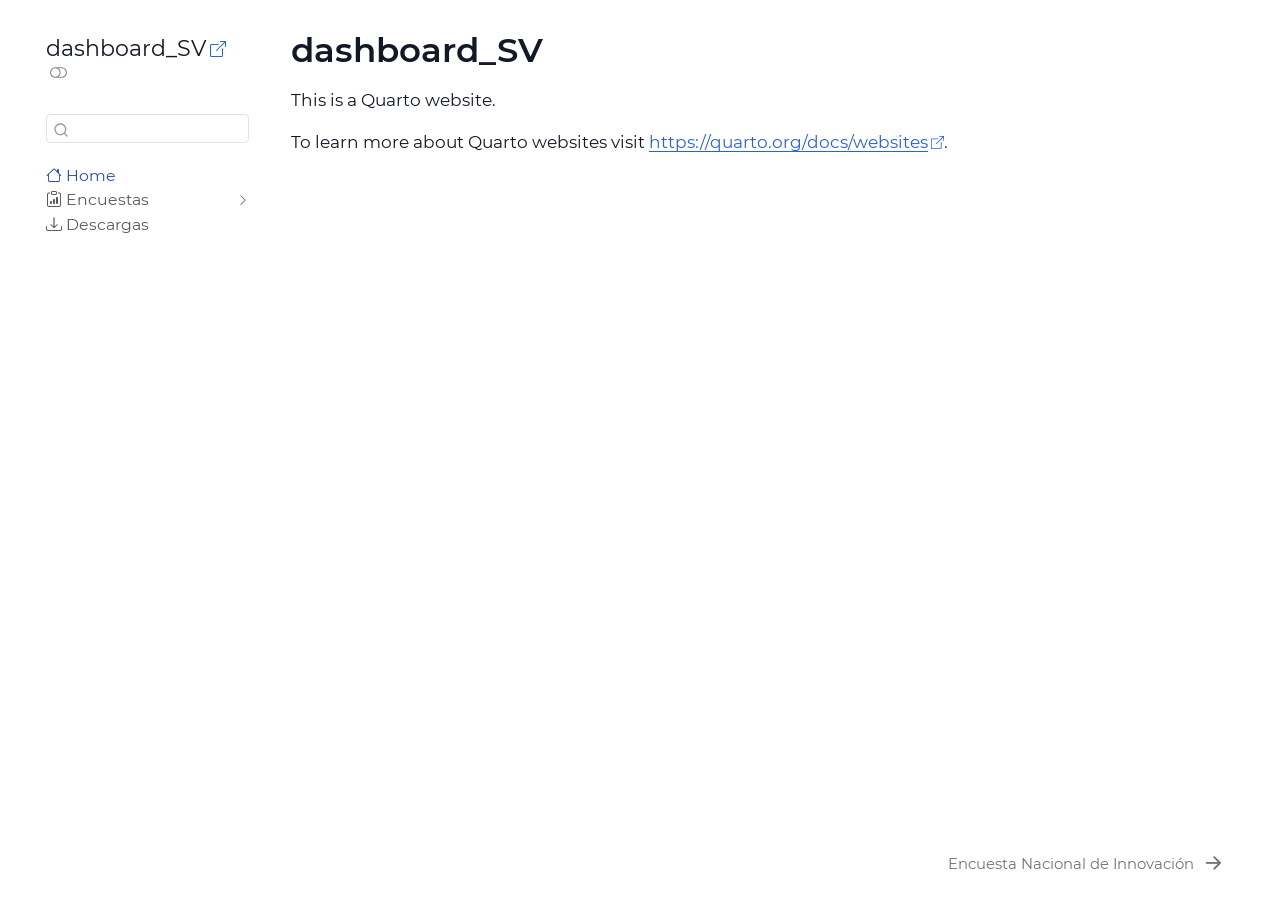
==== docs/index.html @ 87fa9900 "actualiza dashboard y graficos" ====
<!DOCTYPE html>
<html xmlns="http://www.w3.org/1999/xhtml" lang="en" xml:lang="en"><head>

<meta charset="utf-8">
<meta name="generator" content="quarto-1.6.39">

<meta name="viewport" content="width=device-width, initial-scale=1.0, user-scalable=yes">


<title>dashboard_SV</title>
<style>
code{white-space: pre-wrap;}
span.smallcaps{font-variant: small-caps;}
div.columns{display: flex; gap: min(4vw, 1.5em);}
div.column{flex: auto; overflow-x: auto;}
div.hanging-indent{margin-left: 1.5em; text-indent: -1.5em;}
ul.task-list{list-style: none;}
ul.task-list li input[type="checkbox"] {
  width: 0.8em;
  margin: 0 0.8em 0.2em -1em; /* quarto-specific, see https://github.com/quarto-dev/quarto-cli/issues/4556 */ 
  vertical-align: middle;
}
</style>


<script src="site_libs/quarto-nav/quarto-nav.js"></script>
<script src="site_libs/clipboard/clipboard.min.js"></script>
<script src="site_libs/quarto-search/autocomplete.umd.js"></script>
<script src="site_libs/quarto-search/fuse.min.js"></script>
<script src="site_libs/quarto-search/quarto-search.js"></script>
<meta name="quarto:offset" content="./">
<link href="./ENI.html" rel="next">
<link href="./assets/images/logo_ine.png" rel="icon" type="image/png">
<script src="site_libs/quarto-html/quarto.js"></script>
<script src="site_libs/quarto-html/popper.min.js"></script>
<script src="site_libs/quarto-html/tippy.umd.min.js"></script>
<script src="site_libs/quarto-html/anchor.min.js"></script>
<link href="site_libs/quarto-html/tippy.css" rel="stylesheet">
<link href="site_libs/quarto-html/quarto-syntax-highlighting-e26003cea8cd680ca0c55a263523d882.css" rel="stylesheet" class="quarto-color-scheme" id="quarto-text-highlighting-styles">
<link href="site_libs/quarto-html/quarto-syntax-highlighting-dark-d166b450ba5a8e9f7a0ab969bf6592c1.css" rel="prefetch" class="quarto-color-scheme quarto-color-alternate" id="quarto-text-highlighting-styles">
<script src="site_libs/bootstrap/bootstrap.min.js"></script>
<link href="site_libs/bootstrap/bootstrap-icons.css" rel="stylesheet">
<link href="site_libs/bootstrap/bootstrap-2eab6412616f6754704c632408e30d15.min.css" rel="stylesheet" append-hash="true" class="quarto-color-scheme" id="quarto-bootstrap" data-mode="light">
<link href="site_libs/bootstrap/bootstrap-dark-f448adeb448497c0158b2791638f5f6d.min.css" rel="prefetch" append-hash="true" class="quarto-color-scheme quarto-color-alternate" id="quarto-bootstrap" data-mode="dark">
<script id="quarto-search-options" type="application/json">{
  "location": "sidebar",
  "copy-button": false,
  "collapse-after": 3,
  "panel-placement": "start",
  "type": "textbox",
  "limit": 50,
  "keyboard-shortcut": [
    "f",
    "/",
    "s"
  ],
  "show-item-context": false,
  "language": {
    "search-no-results-text": "No results",
    "search-matching-documents-text": "matching documents",
    "search-copy-link-title": "Copy link to search",
    "search-hide-matches-text": "Hide additional matches",
    "search-more-match-text": "more match in this document",
    "search-more-matches-text": "more matches in this document",
    "search-clear-button-title": "Clear",
    "search-text-placeholder": "",
    "search-detached-cancel-button-title": "Cancel",
    "search-submit-button-title": "Submit",
    "search-label": "Search"
  }
}</script>
<style>html{ scroll-behavior: smooth; }</style>


<link rel="stylesheet" href="styles.css">
<link rel="stylesheet" href="https://cdn.jsdelivr.net/npm/bootstrap-icons@1.11.3/font/bootstrap-icons.css">
</head>

<body class="nav-sidebar floating fullcontent">

<div id="quarto-search-results"></div>
  <header id="quarto-header" class="headroom fixed-top">
  <nav class="quarto-secondary-nav">
    <div class="container-fluid d-flex">
      <button type="button" class="quarto-btn-toggle btn" data-bs-toggle="collapse" role="button" data-bs-target=".quarto-sidebar-collapse-item" aria-controls="quarto-sidebar" aria-expanded="false" aria-label="Toggle sidebar navigation" onclick="if (window.quartoToggleHeadroom) { window.quartoToggleHeadroom(); }">
        <i class="bi bi-layout-text-sidebar-reverse"></i>
      </button>
        <nav class="quarto-page-breadcrumbs" aria-label="breadcrumb"><ol class="breadcrumb"><li class="breadcrumb-item"><a href="./index.html">Home</a></li></ol></nav>
        <a class="flex-grow-1" role="navigation" data-bs-toggle="collapse" data-bs-target=".quarto-sidebar-collapse-item" aria-controls="quarto-sidebar" aria-expanded="false" aria-label="Toggle sidebar navigation" onclick="if (window.quartoToggleHeadroom) { window.quartoToggleHeadroom(); }">      
        </a>
      <button type="button" class="btn quarto-search-button" aria-label="Search" onclick="window.quartoOpenSearch();">
        <i class="bi bi-search"></i>
      </button>
    </div>
  </nav>
</header>
<!-- content -->
<div id="quarto-content" class="quarto-container page-columns page-rows-contents page-layout-article">
<!-- sidebar -->
  <nav id="quarto-sidebar" class="sidebar collapse collapse-horizontal quarto-sidebar-collapse-item sidebar-navigation floating overflow-auto">
    <div class="pt-lg-2 mt-2 text-left sidebar-header">
    <div class="sidebar-title mb-0 py-0">
      <a href="./">dashboard_SV</a> 
        <div class="sidebar-tools-main">
  <a href="" class="quarto-color-scheme-toggle quarto-navigation-tool  px-1" onclick="window.quartoToggleColorScheme(); return false;" title="Toggle dark mode"><i class="bi"></i></a>
</div>
    </div>
      </div>
        <div class="mt-2 flex-shrink-0 align-items-center">
        <div class="sidebar-search">
        <div id="quarto-search" class="" title="Search"></div>
        </div>
        </div>
    <div class="sidebar-menu-container"> 
    <ul class="list-unstyled mt-1">
        <li class="sidebar-item">
  <div class="sidebar-item-container"> 
  <a href="./index.html" class="sidebar-item-text sidebar-link active"><i class="bi bi-house" role="img">
</i> 
 <span class="menu-text">Home</span></a>
  </div>
</li>
        <li class="sidebar-item sidebar-item-section">
      <div class="sidebar-item-container"> 
            <a class="sidebar-item-text sidebar-link text-start collapsed" data-bs-toggle="collapse" data-bs-target="#quarto-sidebar-section-1" role="navigation" aria-expanded="false"><i class="bi bi-clipboard-data" role="img">
</i> 
 <span class="menu-text">Encuestas</span></a>
          <a class="sidebar-item-toggle text-start collapsed" data-bs-toggle="collapse" data-bs-target="#quarto-sidebar-section-1" role="navigation" aria-expanded="false" aria-label="Toggle section">
            <i class="bi bi-chevron-right ms-2"></i>
          </a> 
      </div>
      <ul id="quarto-sidebar-section-1" class="collapse list-unstyled sidebar-section depth1 ">  
          <li class="sidebar-item">
  <div class="sidebar-item-container"> 
  <a href="./ENI.html" class="sidebar-item-text sidebar-link"><i class="bi bi-lightbulb" role="img">
</i> 
 <span class="menu-text">Encuesta Nacional de Innovación</span></a>
  </div>
</li>
          <li class="sidebar-item">
  <div class="sidebar-item-container"> 
  <a href="./ENIA.html" class="sidebar-item-text sidebar-link"><i class="bi bi-boxes" role="img">
</i> 
 <span class="menu-text">Encuesta Nacional Industrial Anual</span></a>
  </div>
</li>
          <li class="sidebar-item">
  <div class="sidebar-item-container"> 
  <a href="./ELE.html" class="sidebar-item-text sidebar-link"><i class="bi bi-layers" role="img">
</i> 
 <span class="menu-text">Encuesta Longitudinal de Empresas</span></a>
  </div>
</li>
          <li class="sidebar-item">
  <div class="sidebar-item-container"> 
  <a href="./EOC.html" class="sidebar-item-text sidebar-link"><i class="bi bi-palette" role="img">
</i> 
 <span class="menu-text">Encuesta de Oferta Cultural</span></a>
  </div>
</li>
      </ul>
  </li>
        <li class="sidebar-item">
  <div class="sidebar-item-container"> 
  <a href="./descargas.html" class="sidebar-item-text sidebar-link"><i class="bi bi-download" role="img">
</i> 
 <span class="menu-text">Descargas</span></a>
  </div>
</li>
    </ul>
    </div>
</nav>
<div id="quarto-sidebar-glass" class="quarto-sidebar-collapse-item" data-bs-toggle="collapse" data-bs-target=".quarto-sidebar-collapse-item"></div>
<!-- margin-sidebar -->
    
<!-- main -->
<main class="content" id="quarto-document-content">

<header id="title-block-header" class="quarto-title-block default">
<div class="quarto-title">
<h1 class="title">dashboard_SV</h1>
</div>



<div class="quarto-title-meta">

    
  
    
  </div>
  


</header>


<p>This is a Quarto website.</p>
<p>To learn more about Quarto websites visit <a href="https://quarto.org/docs/websites" class="uri">https://quarto.org/docs/websites</a>.</p>



</main> <!-- /main -->
<script id="quarto-html-after-body" type="application/javascript">
window.document.addEventListener("DOMContentLoaded", function (event) {
  const toggleBodyColorMode = (bsSheetEl) => {
    const mode = bsSheetEl.getAttribute("data-mode");
    const bodyEl = window.document.querySelector("body");
    if (mode === "dark") {
      bodyEl.classList.add("quarto-dark");
      bodyEl.classList.remove("quarto-light");
    } else {
      bodyEl.classList.add("quarto-light");
      bodyEl.classList.remove("quarto-dark");
    }
  }
  const toggleBodyColorPrimary = () => {
    const bsSheetEl = window.document.querySelector("link#quarto-bootstrap");
    if (bsSheetEl) {
      toggleBodyColorMode(bsSheetEl);
    }
  }
  toggleBodyColorPrimary();  
  const disableStylesheet = (stylesheets) => {
    for (let i=0; i < stylesheets.length; i++) {
      const stylesheet = stylesheets[i];
      stylesheet.rel = 'prefetch';
    }
  }
  const enableStylesheet = (stylesheets) => {
    for (let i=0; i < stylesheets.length; i++) {
      const stylesheet = stylesheets[i];
      stylesheet.rel = 'stylesheet';
    }
  }
  const manageTransitions = (selector, allowTransitions) => {
    const els = window.document.querySelectorAll(selector);
    for (let i=0; i < els.length; i++) {
      const el = els[i];
      if (allowTransitions) {
        el.classList.remove('notransition');
      } else {
        el.classList.add('notransition');
      }
    }
  }
  const toggleGiscusIfUsed = (isAlternate, darkModeDefault) => {
    const baseTheme = document.querySelector('#giscus-base-theme')?.value ?? 'light';
    const alternateTheme = document.querySelector('#giscus-alt-theme')?.value ?? 'dark';
    let newTheme = '';
    if(darkModeDefault) {
      newTheme = isAlternate ? baseTheme : alternateTheme;
    } else {
      newTheme = isAlternate ? alternateTheme : baseTheme;
    }
    const changeGiscusTheme = () => {
      // From: https://github.com/giscus/giscus/issues/336
      const sendMessage = (message) => {
        const iframe = document.querySelector('iframe.giscus-frame');
        if (!iframe) return;
        iframe.contentWindow.postMessage({ giscus: message }, 'https://giscus.app');
      }
      sendMessage({
        setConfig: {
          theme: newTheme
        }
      });
    }
    const isGiscussLoaded = window.document.querySelector('iframe.giscus-frame') !== null;
    if (isGiscussLoaded) {
      changeGiscusTheme();
    }
  }
  const toggleColorMode = (alternate) => {
    // Switch the stylesheets
    const alternateStylesheets = window.document.querySelectorAll('link.quarto-color-scheme.quarto-color-alternate');
    manageTransitions('#quarto-margin-sidebar .nav-link', false);
    if (alternate) {
      enableStylesheet(alternateStylesheets);
      for (const sheetNode of alternateStylesheets) {
        if (sheetNode.id === "quarto-bootstrap") {
          toggleBodyColorMode(sheetNode);
        }
      }
    } else {
      disableStylesheet(alternateStylesheets);
      toggleBodyColorPrimary();
    }
    manageTransitions('#quarto-margin-sidebar .nav-link', true);
    // Switch the toggles
    const toggles = window.document.querySelectorAll('.quarto-color-scheme-toggle');
    for (let i=0; i < toggles.length; i++) {
      const toggle = toggles[i];
      if (toggle) {
        if (alternate) {
          toggle.classList.add("alternate");     
        } else {
          toggle.classList.remove("alternate");
        }
      }
    }
    // Hack to workaround the fact that safari doesn't
    // properly recolor the scrollbar when toggling (#1455)
    if (navigator.userAgent.indexOf('Safari') > 0 && navigator.userAgent.indexOf('Chrome') == -1) {
      manageTransitions("body", false);
      window.scrollTo(0, 1);
      setTimeout(() => {
        window.scrollTo(0, 0);
        manageTransitions("body", true);
      }, 40);  
    }
  }
  const isFileUrl = () => { 
    return window.location.protocol === 'file:';
  }
  const hasAlternateSentinel = () => {  
    let styleSentinel = getColorSchemeSentinel();
    if (styleSentinel !== null) {
      return styleSentinel === "alternate";
    } else {
      return false;
    }
  }
  const setStyleSentinel = (alternate) => {
    const value = alternate ? "alternate" : "default";
    if (!isFileUrl()) {
      window.localStorage.setItem("quarto-color-scheme", value);
    } else {
      localAlternateSentinel = value;
    }
  }
  const getColorSchemeSentinel = () => {
    if (!isFileUrl()) {
      const storageValue = window.localStorage.getItem("quarto-color-scheme");
      return storageValue != null ? storageValue : localAlternateSentinel;
    } else {
      return localAlternateSentinel;
    }
  }
  const darkModeDefault = false;
  let localAlternateSentinel = darkModeDefault ? 'alternate' : 'default';
  // Dark / light mode switch
  window.quartoToggleColorScheme = () => {
    // Read the current dark / light value 
    let toAlternate = !hasAlternateSentinel();
    toggleColorMode(toAlternate);
    setStyleSentinel(toAlternate);
    toggleGiscusIfUsed(toAlternate, darkModeDefault);
  };
  // Ensure there is a toggle, if there isn't float one in the top right
  if (window.document.querySelector('.quarto-color-scheme-toggle') === null) {
    const a = window.document.createElement('a');
    a.classList.add('top-right');
    a.classList.add('quarto-color-scheme-toggle');
    a.href = "";
    a.onclick = function() { try { window.quartoToggleColorScheme(); } catch {} return false; };
    const i = window.document.createElement("i");
    i.classList.add('bi');
    a.appendChild(i);
    window.document.body.appendChild(a);
  }
  // Switch to dark mode if need be
  if (hasAlternateSentinel()) {
    toggleColorMode(true);
  } else {
    toggleColorMode(false);
  }
  const icon = "";
  const anchorJS = new window.AnchorJS();
  anchorJS.options = {
    placement: 'right',
    icon: icon
  };
  anchorJS.add('.anchored');
    var localhostRegex = new RegExp(/^(?:http|https):\/\/localhost\:?[0-9]*\//);
    var mailtoRegex = new RegExp(/^mailto:/);
      var filterRegex = new RegExp("https:\/\/ftorov\.github\.io\/dashboard_SV");
    var isInternal = (href) => {
        return filterRegex.test(href) || localhostRegex.test(href) || mailtoRegex.test(href);
    }
    // Inspect non-navigation links and adorn them if external
 	var links = window.document.querySelectorAll('a[href]:not(.nav-link):not(.navbar-brand):not(.toc-action):not(.sidebar-link):not(.sidebar-item-toggle):not(.pagination-link):not(.no-external):not([aria-hidden]):not(.dropdown-item):not(.quarto-navigation-tool):not(.about-link)');
    for (var i=0; i<links.length; i++) {
      const link = links[i];
      if (!isInternal(link.href)) {
        // undo the damage that might have been done by quarto-nav.js in the case of
        // links that we want to consider external
        if (link.dataset.originalHref !== undefined) {
          link.href = link.dataset.originalHref;
        }
          // target, if specified
          link.setAttribute("target", "_blank");
          if (link.getAttribute("rel") === null) {
            link.setAttribute("rel", "noopener");
          }
          // default icon
          link.classList.add("external");
      }
    }
  function tippyHover(el, contentFn, onTriggerFn, onUntriggerFn) {
    const config = {
      allowHTML: true,
      maxWidth: 500,
      delay: 100,
      arrow: false,
      appendTo: function(el) {
          return el.parentElement;
      },
      interactive: true,
      interactiveBorder: 10,
      theme: 'quarto',
      placement: 'bottom-start',
    };
    if (contentFn) {
      config.content = contentFn;
    }
    if (onTriggerFn) {
      config.onTrigger = onTriggerFn;
    }
    if (onUntriggerFn) {
      config.onUntrigger = onUntriggerFn;
    }
    window.tippy(el, config); 
  }
  const noterefs = window.document.querySelectorAll('a[role="doc-noteref"]');
  for (var i=0; i<noterefs.length; i++) {
    const ref = noterefs[i];
    tippyHover(ref, function() {
      // use id or data attribute instead here
      let href = ref.getAttribute('data-footnote-href') || ref.getAttribute('href');
      try { href = new URL(href).hash; } catch {}
      const id = href.replace(/^#\/?/, "");
      const note = window.document.getElementById(id);
      if (note) {
        return note.innerHTML;
      } else {
        return "";
      }
    });
  }
  const xrefs = window.document.querySelectorAll('a.quarto-xref');
  const processXRef = (id, note) => {
    // Strip column container classes
    const stripColumnClz = (el) => {
      el.classList.remove("page-full", "page-columns");
      if (el.children) {
        for (const child of el.children) {
          stripColumnClz(child);
        }
      }
    }
    stripColumnClz(note)
    if (id === null || id.startsWith('sec-')) {
      // Special case sections, only their first couple elements
      const container = document.createElement("div");
      if (note.children && note.children.length > 2) {
        container.appendChild(note.children[0].cloneNode(true));
        for (let i = 1; i < note.children.length; i++) {
          const child = note.children[i];
          if (child.tagName === "P" && child.innerText === "") {
            continue;
          } else {
            container.appendChild(child.cloneNode(true));
            break;
          }
        }
        if (window.Quarto?.typesetMath) {
          window.Quarto.typesetMath(container);
        }
        return container.innerHTML
      } else {
        if (window.Quarto?.typesetMath) {
          window.Quarto.typesetMath(note);
        }
        return note.innerHTML;
      }
    } else {
      // Remove any anchor links if they are present
      const anchorLink = note.querySelector('a.anchorjs-link');
      if (anchorLink) {
        anchorLink.remove();
      }
      if (window.Quarto?.typesetMath) {
        window.Quarto.typesetMath(note);
      }
      if (note.classList.contains("callout")) {
        return note.outerHTML;
      } else {
        return note.innerHTML;
      }
    }
  }
  for (var i=0; i<xrefs.length; i++) {
    const xref = xrefs[i];
    tippyHover(xref, undefined, function(instance) {
      instance.disable();
      let url = xref.getAttribute('href');
      let hash = undefined; 
      if (url.startsWith('#')) {
        hash = url;
      } else {
        try { hash = new URL(url).hash; } catch {}
      }
      if (hash) {
        const id = hash.replace(/^#\/?/, "");
        const note = window.document.getElementById(id);
        if (note !== null) {
          try {
            const html = processXRef(id, note.cloneNode(true));
            instance.setContent(html);
          } finally {
            instance.enable();
            instance.show();
          }
        } else {
          // See if we can fetch this
          fetch(url.split('#')[0])
          .then(res => res.text())
          .then(html => {
            const parser = new DOMParser();
            const htmlDoc = parser.parseFromString(html, "text/html");
            const note = htmlDoc.getElementById(id);
            if (note !== null) {
              const html = processXRef(id, note);
              instance.setContent(html);
            } 
          }).finally(() => {
            instance.enable();
            instance.show();
          });
        }
      } else {
        // See if we can fetch a full url (with no hash to target)
        // This is a special case and we should probably do some content thinning / targeting
        fetch(url)
        .then(res => res.text())
        .then(html => {
          const parser = new DOMParser();
          const htmlDoc = parser.parseFromString(html, "text/html");
          const note = htmlDoc.querySelector('main.content');
          if (note !== null) {
            // This should only happen for chapter cross references
            // (since there is no id in the URL)
            // remove the first header
            if (note.children.length > 0 && note.children[0].tagName === "HEADER") {
              note.children[0].remove();
            }
            const html = processXRef(null, note);
            instance.setContent(html);
          } 
        }).finally(() => {
          instance.enable();
          instance.show();
        });
      }
    }, function(instance) {
    });
  }
      let selectedAnnoteEl;
      const selectorForAnnotation = ( cell, annotation) => {
        let cellAttr = 'data-code-cell="' + cell + '"';
        let lineAttr = 'data-code-annotation="' +  annotation + '"';
        const selector = 'span[' + cellAttr + '][' + lineAttr + ']';
        return selector;
      }
      const selectCodeLines = (annoteEl) => {
        const doc = window.document;
        const targetCell = annoteEl.getAttribute("data-target-cell");
        const targetAnnotation = annoteEl.getAttribute("data-target-annotation");
        const annoteSpan = window.document.querySelector(selectorForAnnotation(targetCell, targetAnnotation));
        const lines = annoteSpan.getAttribute("data-code-lines").split(",");
        const lineIds = lines.map((line) => {
          return targetCell + "-" + line;
        })
        let top = null;
        let height = null;
        let parent = null;
        if (lineIds.length > 0) {
            //compute the position of the single el (top and bottom and make a div)
            const el = window.document.getElementById(lineIds[0]);
            top = el.offsetTop;
            height = el.offsetHeight;
            parent = el.parentElement.parentElement;
          if (lineIds.length > 1) {
            const lastEl = window.document.getElementById(lineIds[lineIds.length - 1]);
            const bottom = lastEl.offsetTop + lastEl.offsetHeight;
            height = bottom - top;
          }
          if (top !== null && height !== null && parent !== null) {
            // cook up a div (if necessary) and position it 
            let div = window.document.getElementById("code-annotation-line-highlight");
            if (div === null) {
              div = window.document.createElement("div");
              div.setAttribute("id", "code-annotation-line-highlight");
              div.style.position = 'absolute';
              parent.appendChild(div);
            }
            div.style.top = top - 2 + "px";
            div.style.height = height + 4 + "px";
            div.style.left = 0;
            let gutterDiv = window.document.getElementById("code-annotation-line-highlight-gutter");
            if (gutterDiv === null) {
              gutterDiv = window.document.createElement("div");
              gutterDiv.setAttribute("id", "code-annotation-line-highlight-gutter");
              gutterDiv.style.position = 'absolute';
              const codeCell = window.document.getElementById(targetCell);
              const gutter = codeCell.querySelector('.code-annotation-gutter');
              gutter.appendChild(gutterDiv);
            }
            gutterDiv.style.top = top - 2 + "px";
            gutterDiv.style.height = height + 4 + "px";
          }
          selectedAnnoteEl = annoteEl;
        }
      };
      const unselectCodeLines = () => {
        const elementsIds = ["code-annotation-line-highlight", "code-annotation-line-highlight-gutter"];
        elementsIds.forEach((elId) => {
          const div = window.document.getElementById(elId);
          if (div) {
            div.remove();
          }
        });
        selectedAnnoteEl = undefined;
      };
        // Handle positioning of the toggle
    window.addEventListener(
      "resize",
      throttle(() => {
        elRect = undefined;
        if (selectedAnnoteEl) {
          selectCodeLines(selectedAnnoteEl);
        }
      }, 10)
    );
    function throttle(fn, ms) {
    let throttle = false;
    let timer;
      return (...args) => {
        if(!throttle) { // first call gets through
            fn.apply(this, args);
            throttle = true;
        } else { // all the others get throttled
            if(timer) clearTimeout(timer); // cancel #2
            timer = setTimeout(() => {
              fn.apply(this, args);
              timer = throttle = false;
            }, ms);
        }
      };
    }
      // Attach click handler to the DT
      const annoteDls = window.document.querySelectorAll('dt[data-target-cell]');
      for (const annoteDlNode of annoteDls) {
        annoteDlNode.addEventListener('click', (event) => {
          const clickedEl = event.target;
          if (clickedEl !== selectedAnnoteEl) {
            unselectCodeLines();
            const activeEl = window.document.querySelector('dt[data-target-cell].code-annotation-active');
            if (activeEl) {
              activeEl.classList.remove('code-annotation-active');
            }
            selectCodeLines(clickedEl);
            clickedEl.classList.add('code-annotation-active');
          } else {
            // Unselect the line
            unselectCodeLines();
            clickedEl.classList.remove('code-annotation-active');
          }
        });
      }
  const findCites = (el) => {
    const parentEl = el.parentElement;
    if (parentEl) {
      const cites = parentEl.dataset.cites;
      if (cites) {
        return {
          el,
          cites: cites.split(' ')
        };
      } else {
        return findCites(el.parentElement)
      }
    } else {
      return undefined;
    }
  };
  var bibliorefs = window.document.querySelectorAll('a[role="doc-biblioref"]');
  for (var i=0; i<bibliorefs.length; i++) {
    const ref = bibliorefs[i];
    const citeInfo = findCites(ref);
    if (citeInfo) {
      tippyHover(citeInfo.el, function() {
        var popup = window.document.createElement('div');
        citeInfo.cites.forEach(function(cite) {
          var citeDiv = window.document.createElement('div');
          citeDiv.classList.add('hanging-indent');
          citeDiv.classList.add('csl-entry');
          var biblioDiv = window.document.getElementById('ref-' + cite);
          if (biblioDiv) {
            citeDiv.innerHTML = biblioDiv.innerHTML;
          }
          popup.appendChild(citeDiv);
        });
        return popup.innerHTML;
      });
    }
  }
});
</script>
<nav class="page-navigation">
  <div class="nav-page nav-page-previous">
  </div>
  <div class="nav-page nav-page-next">
      <a href="./ENI.html" class="pagination-link" aria-label="Encuesta Nacional de Innovación">
        <span class="nav-page-text">Encuesta Nacional de Innovación</span> <i class="bi bi-arrow-right-short"></i>
      </a>
  </div>
</nav>
</div> <!-- /content -->




<script src="site_libs/quarto-html/zenscroll-min.js"></script>
</body></html>
---- docs/site_libs/quarto-html/tippy.css ----
.tippy-box[data-animation=fade][data-state=hidden]{opacity:0}[data-tippy-root]{max-width:calc(100vw - 10px)}.tippy-box{position:relative;background-color:#333;color:#fff;border-radius:4px;font-size:14px;line-height:1.4;white-space:normal;outline:0;transition-property:transform,visibility,opacity}.tippy-box[data-placement^=top]>.tippy-arrow{bottom:0}.tippy-box[data-placement^=top]>.tippy-arrow:before{bottom:-7px;left:0;border-width:8px 8px 0;border-top-color:initial;transform-origin:center top}.tippy-box[data-placement^=bottom]>.tippy-arrow{top:0}.tippy-box[data-placement^=bottom]>.tippy-arrow:before{top:-7px;left:0;border-width:0 8px 8px;border-bottom-color:initial;transform-origin:center bottom}.tippy-box[data-placement^=left]>.tippy-arrow{right:0}.tippy-box[data-placement^=left]>.tippy-arrow:before{border-width:8px 0 8px 8px;border-left-color:initial;right:-7px;transform-origin:center left}.tippy-box[data-placement^=right]>.tippy-arrow{left:0}.tippy-box[data-placement^=right]>.tippy-arrow:before{left:-7px;border-width:8px 8px 8px 0;border-right-color:initial;transform-origin:center right}.tippy-box[data-inertia][data-state=visible]{transition-timing-function:cubic-bezier(.54,1.5,.38,1.11)}.tippy-arrow{width:16px;height:16px;color:#333}.tippy-arrow:before{content:"";position:absolute;border-color:transparent;border-style:solid}.tippy-content{position:relative;padding:5px 9px;z-index:1}
---- docs/site_libs/quarto-html/quarto-syntax-highlighting-e26003cea8cd680ca0c55a263523d882.css ----
/* quarto syntax highlight colors */
:root {
  --quarto-hl-ot-color: #003B4F;
  --quarto-hl-at-color: #657422;
  --quarto-hl-ss-color: #20794D;
  --quarto-hl-an-color: #5E5E5E;
  --quarto-hl-fu-color: #4758AB;
  --quarto-hl-st-color: #20794D;
  --quarto-hl-cf-color: #003B4F;
  --quarto-hl-op-color: #5E5E5E;
  --quarto-hl-er-color: #AD0000;
  --quarto-hl-bn-color: #AD0000;
  --quarto-hl-al-color: #AD0000;
  --quarto-hl-va-color: #111111;
  --quarto-hl-bu-color: inherit;
  --quarto-hl-ex-color: inherit;
  --quarto-hl-pp-color: #AD0000;
  --quarto-hl-in-color: #5E5E5E;
  --quarto-hl-vs-color: #20794D;
  --quarto-hl-wa-color: #5E5E5E;
  --quarto-hl-do-color: #5E5E5E;
  --quarto-hl-im-color: #00769E;
  --quarto-hl-ch-color: #20794D;
  --quarto-hl-dt-color: #AD0000;
  --quarto-hl-fl-color: #AD0000;
  --quarto-hl-co-color: #5E5E5E;
  --quarto-hl-cv-color: #5E5E5E;
  --quarto-hl-cn-color: #8f5902;
  --quarto-hl-sc-color: #5E5E5E;
  --quarto-hl-dv-color: #AD0000;
  --quarto-hl-kw-color: #003B4F;
}

/* other quarto variables */
:root {
  --quarto-font-monospace: SFMono-Regular, Menlo, Monaco, Consolas, "Liberation Mono", "Courier New", monospace;
}

pre > code.sourceCode > span {
  color: #003B4F;
}

code span {
  color: #003B4F;
}

code.sourceCode > span {
  color: #003B4F;
}

div.sourceCode,
div.sourceCode pre.sourceCode {
  color: #003B4F;
}

code span.ot {
  color: #003B4F;
  font-style: inherit;
}

code span.at {
  color: #657422;
  font-style: inherit;
}

code span.ss {
  color: #20794D;
  font-style: inherit;
}

code span.an {
  color: #5E5E5E;
  font-style: inherit;
}

code span.fu {
  color: #4758AB;
  font-style: inherit;
}

code span.st {
  color: #20794D;
  font-style: inherit;
}

code span.cf {
  color: #003B4F;
  font-weight: bold;
  font-style: inherit;
}

code span.op {
  color: #5E5E5E;
  font-style: inherit;
}

code span.er {
  color: #AD0000;
  font-style: inherit;
}

code span.bn {
  color: #AD0000;
  font-style: inherit;
}

code span.al {
  color: #AD0000;
  font-style: inherit;
}

code span.va {
  color: #111111;
  font-style: inherit;
}

code span.bu {
  font-style: inherit;
}

code span.ex {
  font-style: inherit;
}

code span.pp {
  color: #AD0000;
  font-style: inherit;
}

code span.in {
  color: #5E5E5E;
  font-style: inherit;
}

code span.vs {
  color: #20794D;
  font-style: inherit;
}

code span.wa {
  color: #5E5E5E;
  font-style: italic;
}

code span.do {
  color: #5E5E5E;
  font-style: italic;
}

code span.im {
  color: #00769E;
  font-style: inherit;
}

code span.ch {
  color: #20794D;
  font-style: inherit;
}

code span.dt {
  color: #AD0000;
  font-style: inherit;
}

code span.fl {
  color: #AD0000;
  font-style: inherit;
}

code span.co {
  color: #5E5E5E;
  font-style: inherit;
}

code span.cv {
  color: #5E5E5E;
  font-style: italic;
}

code span.cn {
  color: #8f5902;
  font-style: inherit;
}

code span.sc {
  color: #5E5E5E;
  font-style: inherit;
}

code span.dv {
  color: #AD0000;
  font-style: inherit;
}

code span.kw {
  color: #003B4F;
  font-weight: bold;
  font-style: inherit;
}

.prevent-inlining {
  content: "</";
}

/*# sourceMappingURL=e90e9ab646ea9b1aaa61e089606e0f97.css.map */
---- docs/site_libs/quarto-html/quarto-syntax-highlighting-dark-d166b450ba5a8e9f7a0ab969bf6592c1.css ----
/* quarto syntax highlight colors */
:root {
  --quarto-hl-al-color: #f07178;
  --quarto-hl-an-color: #d4d0ab;
  --quarto-hl-at-color: #00e0e0;
  --quarto-hl-bn-color: #d4d0ab;
  --quarto-hl-bu-color: #abe338;
  --quarto-hl-ch-color: #abe338;
  --quarto-hl-co-color: #f8f8f2;
  --quarto-hl-cv-color: #ffd700;
  --quarto-hl-cn-color: #ffd700;
  --quarto-hl-cf-color: #ffa07a;
  --quarto-hl-dt-color: #ffa07a;
  --quarto-hl-dv-color: #d4d0ab;
  --quarto-hl-do-color: #f8f8f2;
  --quarto-hl-er-color: #f07178;
  --quarto-hl-ex-color: #00e0e0;
  --quarto-hl-fl-color: #d4d0ab;
  --quarto-hl-fu-color: #ffa07a;
  --quarto-hl-im-color: #abe338;
  --quarto-hl-in-color: #d4d0ab;
  --quarto-hl-kw-color: #ffa07a;
  --quarto-hl-op-color: #ffa07a;
  --quarto-hl-ot-color: #00e0e0;
  --quarto-hl-pp-color: #dcc6e0;
  --quarto-hl-re-color: #00e0e0;
  --quarto-hl-sc-color: #abe338;
  --quarto-hl-ss-color: #abe338;
  --quarto-hl-st-color: #abe338;
  --quarto-hl-va-color: #00e0e0;
  --quarto-hl-vs-color: #abe338;
  --quarto-hl-wa-color: #dcc6e0;
}

/* other quarto variables */
:root {
  --quarto-font-monospace: SFMono-Regular, Menlo, Monaco, Consolas, "Liberation Mono", "Courier New", monospace;
}

code span.al {
  background-color: #2a0f15;
  font-weight: bold;
  color: #f07178;
}

code span.an {
  color: #d4d0ab;
}

code span.at {
  color: #00e0e0;
}

code span.bn {
  color: #d4d0ab;
}

code span.bu {
  color: #abe338;
}

code span.ch {
  color: #abe338;
}

code span.co {
  font-style: italic;
  color: #f8f8f2;
}

code span.cv {
  color: #ffd700;
}

code span.cn {
  color: #ffd700;
}

code span.cf {
  font-weight: bold;
  color: #ffa07a;
}

code span.dt {
  color: #ffa07a;
}

code span.dv {
  color: #d4d0ab;
}

code span.do {
  color: #f8f8f2;
}

code span.er {
  color: #f07178;
  text-decoration: underline;
}

code span.ex {
  font-weight: bold;
  color: #00e0e0;
}

code span.fl {
  color: #d4d0ab;
}

code span.fu {
  color: #ffa07a;
}

code span.im {
  color: #abe338;
}

code span.in {
  color: #d4d0ab;
}

code span.kw {
  font-weight: bold;
  color: #ffa07a;
}

pre > code.sourceCode > span {
  color: #f8f8f2;
}

code span {
  color: #f8f8f2;
}

code.sourceCode > span {
  color: #f8f8f2;
}

div.sourceCode,
div.sourceCode pre.sourceCode {
  color: #f8f8f2;
}

code span.op {
  color: #ffa07a;
}

code span.ot {
  color: #00e0e0;
}

code span.pp {
  color: #dcc6e0;
}

code span.re {
  background-color: #f8f8f2;
  color: #00e0e0;
}

code span.sc {
  color: #abe338;
}

code span.ss {
  color: #abe338;
}

code span.st {
  color: #abe338;
}

code span.va {
  color: #00e0e0;
}

code span.vs {
  color: #abe338;
}

code span.wa {
  color: #dcc6e0;
}

.prevent-inlining {
  content: "</";
}

/*# sourceMappingURL=72bb05760472c1bb0bbb1d76e21bc2a0.css.map */
---- docs/styles.css ----
/* =========================================================
   Tipografía base
   ========================================================= */

@font-face {
  font-family: 'Montserrat';
  src: url('assets/fonts/Montserrat-Regular.ttf') format('truetype');
  font-weight: 400;
  font-style: normal;
  font-display: swap;
}

@font-face {
  font-family: 'Montserrat';
  src: url('assets/fonts/Montserrat-SemiBold.ttf') format('truetype');
  font-weight: 600;
}

@font-face {
  font-family: 'Montserrat';
  src: url('assets/fonts/Montserrat-Bold.ttf') format('truetype');
  font-weight: 700;
}


body {
  font-family: 'Montserrat', system-ui, -apple-system, sans-serif;
  color: #111827;
}


/* =========================================================
   KPI Dashboard
   ========================================================= */

/* Grid */

.kpi-grid {
  display: grid;
  grid-template-columns: repeat(auto-fit, minmax(240px, 1fr));
  gap: 1.5rem;
  margin-top: 1.25rem;
}


/* Card base */

.kpi-card {
  padding: 1.1rem 1.25rem 1.2rem;
  min-height: 120px;
  border-radius: 14px;
  box-shadow:
    0 1px 1px rgba(15, 23, 42, 0.04),
    0 8px 20px rgba(15, 23, 42, 0.05);
}

.kpi-card:hover {
  transform: translateY(-1px);
  box-shadow:
    0 2px 4px rgba(15, 23, 42, 0.06),
    0 12px 24px rgba(15, 23, 42, 0.07);
}


/* Header más liviano */
.kpi-head {
  font-size: 0.72rem;
  letter-spacing: 0.06em;
  gap: 0.4rem;
  justify-content: space-between;
}

.kpi-head i {
  font-size: 0.9rem;
  opacity: 0.65;
}

/* Número principal más equilibrado */
.kpi-main {
  margin-top: 0.55rem;
  font-size: 1.85rem;
  font-weight: 600;
  line-height: 1.05;
  letter-spacing: -0.02em;
}

/* Texto secundario más compacto */
.kpi-sub {
  margin-top: 0.2rem;
  font-size: 0.75rem;
  color: #6b7280;
}

/* =========================================================
   Estados semánticos
   ========================================================= */

.kpi-card.risk.ok {
  background: linear-gradient(180deg, #f0fdfa, #ffffff);
}

.kpi-card.risk.warn {
  background: linear-gradient(180deg, #fff7ed, #ffffff);
}

.kpi-card.risk.bad {
  background: linear-gradient(180deg, #fef2f2, #ffffff);
}

.kpi-card.neutral {
  background: linear-gradient(180deg, #f8fafc, #ffffff);
}

.kpi-card.time {
  background: linear-gradient(180deg, #eef2ff, #ffffff);
}


/* =========================================================
   Filas / Tablas
   ========================================================= */

.tab-row {
  position: relative;
  background: #ffffff;
  padding: 1.2rem 5.5rem 1.2rem 1.4rem;
  border-radius: 12px;
  box-shadow: 0 6px 14px rgba(0, 0, 0, 0.05);
  margin-bottom: 0.9rem;
}


/* Texto */

.tab-text {
  font-size: 0.9rem;
  color: #475569;
  line-height: 1.4;
}

.tab-text strong {
  display: block;
  font-size: 0.95rem;
  font-weight: 600;
  color: #0f172a;
  margin-bottom: 0.25rem;
}


/* Botón */

.btn-download {
  position: absolute;
  right: 12.4rem;
  top: 50%;
  transform: translateY(-50%);
  padding: 0.4rem 0.9rem;
  background: #2563eb;
  color: #ffffff !important;
  border-radius: 6px;
  text-decoration: none;
  font-size: 0.8rem;
  font-weight: 500;
  white-space: nowrap;
}

.btn-download:hover {
  background: #1e40af;
}


/* =========================================================
   Responsive (móvil)
   ========================================================= */

@media (max-width: 640px) {
  .tab-row {
    padding-right: 1.4rem;
  }

  .btn-download {
    position: static;
    transform: none;
    margin-top: 0.6rem;
    display: inline-block;
  }
}


/* =========================================================
   KPI Header
   ========================================================= */

.kpi-header {
  margin-bottom: 1.4rem;
}

.kpi-header-title {
  font-weight: 600;
  font-size: 1.1rem;
  letter-spacing: -0.01em;
  color: #020617;
}

.kpi-header-meta {
  display: flex;
  gap: 0.5rem;
  flex-wrap: wrap;
}

.kpi-pill {
  background: #eaf2fd;
  color: #2053a3;
  font-size: 0.72rem;
  font-weight: 700;
  text-transform: uppercase;
  letter-spacing: 0.3px;
  padding: 0.25rem 0.65rem;
  border-radius: 999px;
}


/* =========================================================
   KPI Help / Definiciones
   ========================================================= */
/* =========================================================
   KPI Help — Popover / Tooltip
   ========================================================= */

.kpi-card {
  position: relative;
}

/* Botón de ayuda */
.kpi-help {
  position: absolute;
  top: 0.65rem;
  right: 0.75rem;
  z-index: 20;
}

/* Ícono */
.kpi-help summary {
  list-style: none;
  cursor: pointer;
  font-size: 0.75rem;
  font-weight: 600;
  color: #64748b;
  padding: 0.15rem 0.4rem;
  border-radius: 999px;
  transition: background 0.2s ease, color 0.2s ease;
}

.kpi-help summary::-webkit-details-marker {
  display: none;
}

.kpi-help summary:hover {
  background: rgba(148, 163, 184, 0.15);
  color: #334155;
}

/* Ventana emergente */
.kpi-help-text {
  position: absolute;
  top: calc(100% + 8px);   /* ⬅ aparece debajo del icono */
  right: 0;
  z-index: 50;

  width: 240px;
  padding: 0.65rem 0.8rem;

  font-size: 0.75rem;
  line-height: 1.4;
  color: #334155;

  background: #ffffff;
  border-radius: 10px;
  box-shadow:
    0 4px 12px rgba(15, 23, 42, 0.08),
    0 16px 32px rgba(15, 23, 42, 0.12);

  /* Estado oculto */
  opacity: 0;
  transform: translateY(-4px);
  pointer-events: none;

  transition:
    opacity 0.2s ease,
    transform 0.2s ease;
}

/* Mostrar popover */
.kpi-help[open] .kpi-help-text {
  opacity: 1;
  transform: translateY(0);
  pointer-events: auto;
}
.kpi-help-text::before {
  content: "";
  position: absolute;
  top: -6px;
  right: 10px;
  border-width: 6px;
  border-style: solid;
  border-color: transparent transparent #ffffff transparent;
}



/* =========================================================
   Estados vacíos
   ========================================================= */

.kpi-empty {
  padding: 1.1rem 1.3rem;
  background: linear-gradient(180deg, #f8fafc, #ffffff);
  border-left: 3px solid #c7d2fe;
  color: #475569;
  font-size: 0.9rem;
  border-radius: 10px;
}
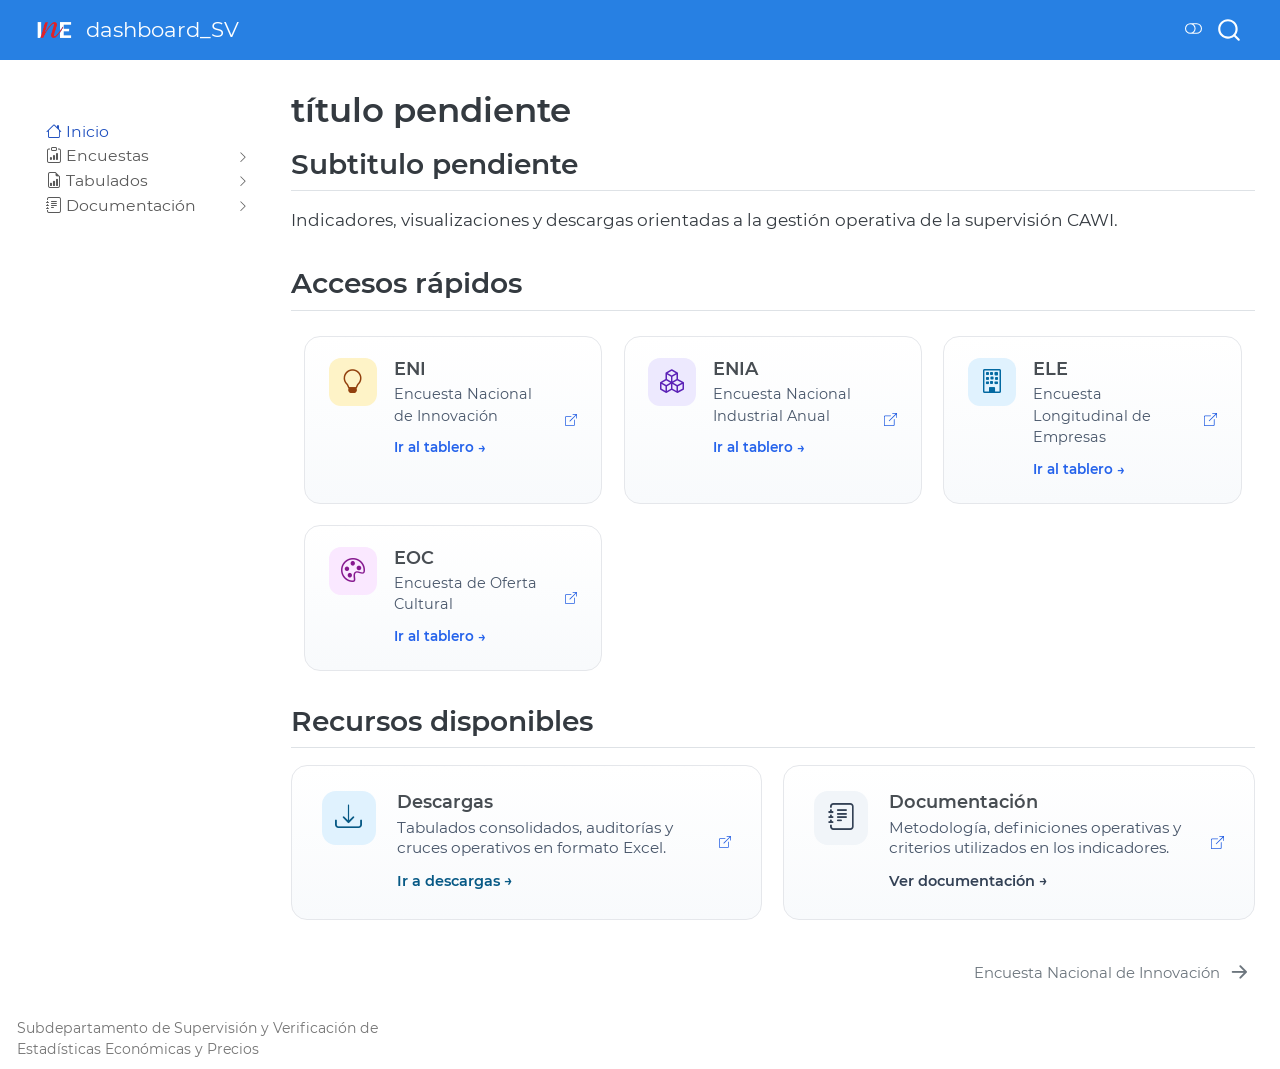
==== commit 60ae2f92: "render termino de version entregable" ====
--- a/docs/index.html
+++ b/docs/index.html
@@ -7,7 +7,7 @@
 <meta name="viewport" content="width=device-width, initial-scale=1.0, user-scalable=yes">
 
 
-<title>dashboard_SV</title>
+<title>título pendiente – dashboard_SV</title>
 <style>
 code{white-space: pre-wrap;}
 span.smallcaps{font-variant: small-caps;}
@@ -40,14 +40,14 @@
 <link href="site_libs/quarto-html/quarto-syntax-highlighting-dark-d166b450ba5a8e9f7a0ab969bf6592c1.css" rel="prefetch" class="quarto-color-scheme quarto-color-alternate" id="quarto-text-highlighting-styles">
 <script src="site_libs/bootstrap/bootstrap.min.js"></script>
 <link href="site_libs/bootstrap/bootstrap-icons.css" rel="stylesheet">
-<link href="site_libs/bootstrap/bootstrap-2eab6412616f6754704c632408e30d15.min.css" rel="stylesheet" append-hash="true" class="quarto-color-scheme" id="quarto-bootstrap" data-mode="light">
-<link href="site_libs/bootstrap/bootstrap-dark-f448adeb448497c0158b2791638f5f6d.min.css" rel="prefetch" append-hash="true" class="quarto-color-scheme quarto-color-alternate" id="quarto-bootstrap" data-mode="dark">
+<link href="site_libs/bootstrap/bootstrap-e907b9c21eb13761600435f52035fc7f.min.css" rel="stylesheet" append-hash="true" class="quarto-color-scheme" id="quarto-bootstrap" data-mode="light">
+<link href="site_libs/bootstrap/bootstrap-dark-39b8b5c43dd62313de44d665691aa5c6.min.css" rel="prefetch" append-hash="true" class="quarto-color-scheme quarto-color-alternate" id="quarto-bootstrap" data-mode="dark">
 <script id="quarto-search-options" type="application/json">{
-  "location": "sidebar",
+  "location": "navbar",
   "copy-button": false,
   "collapse-after": 3,
-  "panel-placement": "start",
-  "type": "textbox",
+  "panel-placement": "end",
+  "type": "overlay",
   "limit": 50,
   "keyboard-shortcut": [
     "f",
@@ -76,16 +76,32 @@
 <link rel="stylesheet" href="https://cdn.jsdelivr.net/npm/bootstrap-icons@1.11.3/font/bootstrap-icons.css">
 </head>
 
-<body class="nav-sidebar floating fullcontent">
+<body class="nav-sidebar floating nav-fixed">
 
 <div id="quarto-search-results"></div>
   <header id="quarto-header" class="headroom fixed-top">
+    <nav class="navbar navbar-expand-lg " data-bs-theme="dark">
+      <div class="navbar-container container-fluid">
+      <div class="navbar-brand-container mx-auto">
+    <a href="./index.html" class="navbar-brand navbar-brand-logo">
+    <img src="./assets/images/LOGO INE.png" alt="" class="navbar-logo">
+    </a>
+    <a class="navbar-brand" href="./index.html">
+    <span class="navbar-title">dashboard_SV</span>
+    </a>
+  </div>
+        <div class="quarto-navbar-tools tools-end">
+  <a href="" class="quarto-color-scheme-toggle quarto-navigation-tool  px-1" onclick="window.quartoToggleColorScheme(); return false;" title="Toggle dark mode"><i class="bi"></i></a>
+</div>
+          <div id="quarto-search" class="" title="Search"></div>
+      </div> <!-- /container-fluid -->
+    </nav>
   <nav class="quarto-secondary-nav">
     <div class="container-fluid d-flex">
       <button type="button" class="quarto-btn-toggle btn" data-bs-toggle="collapse" role="button" data-bs-target=".quarto-sidebar-collapse-item" aria-controls="quarto-sidebar" aria-expanded="false" aria-label="Toggle sidebar navigation" onclick="if (window.quartoToggleHeadroom) { window.quartoToggleHeadroom(); }">
         <i class="bi bi-layout-text-sidebar-reverse"></i>
       </button>
-        <nav class="quarto-page-breadcrumbs" aria-label="breadcrumb"><ol class="breadcrumb"><li class="breadcrumb-item"><a href="./index.html">Home</a></li></ol></nav>
+        <nav class="quarto-page-breadcrumbs" aria-label="breadcrumb"><ol class="breadcrumb"><li class="breadcrumb-item"><a href="./index.html">Inicio</a></li></ol></nav>
         <a class="flex-grow-1" role="navigation" data-bs-toggle="collapse" data-bs-target=".quarto-sidebar-collapse-item" aria-controls="quarto-sidebar" aria-expanded="false" aria-label="Toggle sidebar navigation" onclick="if (window.quartoToggleHeadroom) { window.quartoToggleHeadroom(); }">      
         </a>
       <button type="button" class="btn quarto-search-button" aria-label="Search" onclick="window.quartoOpenSearch();">
@@ -95,17 +111,9 @@
   </nav>
 </header>
 <!-- content -->
-<div id="quarto-content" class="quarto-container page-columns page-rows-contents page-layout-article">
+<div id="quarto-content" class="quarto-container page-columns page-rows-contents page-layout-full page-navbar">
 <!-- sidebar -->
   <nav id="quarto-sidebar" class="sidebar collapse collapse-horizontal quarto-sidebar-collapse-item sidebar-navigation floating overflow-auto">
-    <div class="pt-lg-2 mt-2 text-left sidebar-header">
-    <div class="sidebar-title mb-0 py-0">
-      <a href="./">dashboard_SV</a> 
-        <div class="sidebar-tools-main">
-  <a href="" class="quarto-color-scheme-toggle quarto-navigation-tool  px-1" onclick="window.quartoToggleColorScheme(); return false;" title="Toggle dark mode"><i class="bi"></i></a>
-</div>
-    </div>
-      </div>
         <div class="mt-2 flex-shrink-0 align-items-center">
         <div class="sidebar-search">
         <div id="quarto-search" class="" title="Search"></div>
@@ -117,7 +125,7 @@
   <div class="sidebar-item-container"> 
   <a href="./index.html" class="sidebar-item-text sidebar-link active"><i class="bi bi-house" role="img">
 </i> 
- <span class="menu-text">Home</span></a>
+ <span class="menu-text">Inicio</span></a>
   </div>
 </li>
         <li class="sidebar-item sidebar-item-section">
@@ -132,41 +140,72 @@
       <ul id="quarto-sidebar-section-1" class="collapse list-unstyled sidebar-section depth1 ">  
           <li class="sidebar-item">
   <div class="sidebar-item-container"> 
-  <a href="./ENI.html" class="sidebar-item-text sidebar-link"><i class="bi bi-lightbulb" role="img">
+  <a href="./ENI.html" class="sidebar-item-text sidebar-link"><i class="bi bi-bi bi-lightbulb" role="img">
 </i> 
  <span class="menu-text">Encuesta Nacional de Innovación</span></a>
   </div>
 </li>
           <li class="sidebar-item">
   <div class="sidebar-item-container"> 
-  <a href="./ENIA.html" class="sidebar-item-text sidebar-link"><i class="bi bi-boxes" role="img">
+  <a href="./ENIA.html" class="sidebar-item-text sidebar-link"><i class="bi bi-bi bi-boxes" role="img">
 </i> 
  <span class="menu-text">Encuesta Nacional Industrial Anual</span></a>
   </div>
 </li>
           <li class="sidebar-item">
   <div class="sidebar-item-container"> 
-  <a href="./ELE.html" class="sidebar-item-text sidebar-link"><i class="bi bi-layers" role="img">
+  <a href="./ELE.html" class="sidebar-item-text sidebar-link"><i class="bi bi-bi bi-building" role="img">
 </i> 
  <span class="menu-text">Encuesta Longitudinal de Empresas</span></a>
   </div>
 </li>
           <li class="sidebar-item">
   <div class="sidebar-item-container"> 
-  <a href="./EOC.html" class="sidebar-item-text sidebar-link"><i class="bi bi-palette" role="img">
+  <a href="./EOC.html" class="sidebar-item-text sidebar-link"><i class="bi bi-bi bi-palette" role="img">
 </i> 
  <span class="menu-text">Encuesta de Oferta Cultural</span></a>
   </div>
 </li>
       </ul>
   </li>
-        <li class="sidebar-item">
+        <li class="sidebar-item sidebar-item-section">
+      <div class="sidebar-item-container"> 
+            <a class="sidebar-item-text sidebar-link text-start collapsed" data-bs-toggle="collapse" data-bs-target="#quarto-sidebar-section-2" role="navigation" aria-expanded="false"><i class="bi bi-file-earmark-bar-graph" role="img">
+</i> 
+ <span class="menu-text">Tabulados</span></a>
+          <a class="sidebar-item-toggle text-start collapsed" data-bs-toggle="collapse" data-bs-target="#quarto-sidebar-section-2" role="navigation" aria-expanded="false" aria-label="Toggle section">
+            <i class="bi bi-chevron-right ms-2"></i>
+          </a> 
+      </div>
+      <ul id="quarto-sidebar-section-2" class="collapse list-unstyled sidebar-section depth1 ">  
+          <li class="sidebar-item">
   <div class="sidebar-item-container"> 
   <a href="./descargas.html" class="sidebar-item-text sidebar-link"><i class="bi bi-download" role="img">
 </i> 
  <span class="menu-text">Descargas</span></a>
   </div>
 </li>
+      </ul>
+  </li>
+        <li class="sidebar-item sidebar-item-section">
+      <div class="sidebar-item-container"> 
+            <a class="sidebar-item-text sidebar-link text-start collapsed" data-bs-toggle="collapse" data-bs-target="#quarto-sidebar-section-3" role="navigation" aria-expanded="false"><i class="bi bi-journal-text" role="img">
+</i> 
+ <span class="menu-text">Documentación</span></a>
+          <a class="sidebar-item-toggle text-start collapsed" data-bs-toggle="collapse" data-bs-target="#quarto-sidebar-section-3" role="navigation" aria-expanded="false" aria-label="Toggle section">
+            <i class="bi bi-chevron-right ms-2"></i>
+          </a> 
+      </div>
+      <ul id="quarto-sidebar-section-3" class="collapse list-unstyled sidebar-section depth1 ">  
+          <li class="sidebar-item">
+  <div class="sidebar-item-container"> 
+  <a href="./metodologia.html" class="sidebar-item-text sidebar-link"><i class="bi bi-diagram-3" role="img">
+</i> 
+ <span class="menu-text">Metodología</span></a>
+  </div>
+</li>
+      </ul>
+  </li>
     </ul>
     </div>
 </nav>
@@ -174,16 +213,16 @@
 <!-- margin-sidebar -->
     
 <!-- main -->
-<main class="content" id="quarto-document-content">
+<main class="content column-page-right" id="quarto-document-content">
 
 <header id="title-block-header" class="quarto-title-block default">
 <div class="quarto-title">
-<h1 class="title">dashboard_SV</h1>
+<h1 class="title">título pendiente</h1>
 </div>
 
 
 
-<div class="quarto-title-meta">
+<div class="quarto-title-meta column-page-right">
 
     
   
@@ -195,10 +234,112 @@
 </header>
 
 
-<p>This is a Quarto website.</p>
-<p>To learn more about Quarto websites visit <a href="https://quarto.org/docs/websites" class="uri">https://quarto.org/docs/websites</a>.</p>
-
-
+<section id="subtitulo-pendiente" class="level2 hero">
+<h2 class="anchored" data-anchor-id="subtitulo-pendiente">Subtitulo pendiente</h2>
+<p class="hero-lead">
+Indicadores, visualizaciones y descargas orientadas a la gestión operativa de la supervisión CAWI.
+</p>
+</section>
+<section id="accesos-rápidos" class="level2">
+<h2 class="anchored" data-anchor-id="accesos-rápidos">Accesos rápidos</h2>
+<div class="container-fluid quick-access">
+  <div class="row g-3">
+
+    <div class="col-12 col-md-6 col-lg-3">
+      <a href="./ENI.html" class="qa-card qa-eni">
+        <div class="qa-icon">
+          <i class="bi bi-lightbulb"></i>
+        </div>
+        <div class="qa-body">
+          <h3 class="anchored">ENI</h3>
+          <p>Encuesta Nacional de Innovación</p>
+          <span class="qa-link">Ir al tablero →</span>
+        </div>
+      </a>
+    </div>
+
+    <div class="col-12 col-md-6 col-lg-3">
+      <a href="./ENIA.html" class="qa-card qa-enia">
+        <div class="qa-icon">
+          <i class="bi bi-boxes"></i>
+        </div>
+        <div class="qa-body">
+          <h3 class="anchored">ENIA</h3>
+          <p>Encuesta Nacional Industrial Anual</p>
+          <span class="qa-link">Ir al tablero →</span>
+        </div>
+      </a>
+    </div>
+    
+    <div class="col-12 col-md-6 col-lg-3">
+      <a href="./ELE.html" class="qa-card qa-ele">
+        <div class="qa-icon">
+          <i class="bi bi-building"></i>
+        </div>
+        <div class="qa-body">
+          <h3 class="anchored">ELE</h3>
+          <p>Encuesta Longitudinal de Empresas</p>
+          <span class="qa-link">Ir al tablero →</span>
+        </div>
+      </a>
+    </div>
+
+    <div class="col-12 col-md-6 col-lg-3">
+      <a href="./EOC.html" class="qa-card qa-eoc">
+        <div class="qa-icon">
+          <i class="bi bi-palette"></i>
+        </div>
+        <div class="qa-body">
+          <h3 class="anchored">EOC</h3>
+          <p>Encuesta de Oferta Cultural</p>
+          <span class="qa-link">Ir al tablero →</span>
+        </div>
+      </a>
+    </div>
+
+  </div>
+</div>
+</section>
+<section id="recursos-disponibles" class="level2">
+<h2 class="anchored" data-anchor-id="recursos-disponibles">Recursos disponibles</h2>
+<div class="resource-grid">
+
+  <!-- Descargas -->
+  <a href="./descargas.html" class="resource-card resource-downloads">
+    <div class="resource-icon">
+      <i class="bi bi-download"></i>
+    </div>
+
+    <div class="resource-body">
+      <h3 class="anchored">Descargas</h3>
+      <p>
+        Tabulados consolidados, auditorías y cruces operativos
+        en formato Excel.
+      </p>
+      <span class="resource-link">Ir a descargas →</span>
+    </div>
+  </a>
+
+  <!-- Documentación -->
+  <a href="./metodologia.html" class="resource-card resource-docs">
+    <div class="resource-icon">
+      <i class="bi bi-journal-text"></i>
+    </div>
+
+    <div class="resource-body">
+      <h3 class="anchored">Documentación</h3>
+      <p>
+        Metodología, definiciones operativas y criterios
+        utilizados en los indicadores.
+      </p>
+      <span class="resource-link">Ver documentación →</span>
+    </div>
+  </a>
+
+</div>
+
+
+</section>
 
 </main> <!-- /main -->
 <script id="quarto-html-after-body" type="application/javascript">
@@ -708,7 +849,7 @@
   }
 });
 </script>
-<nav class="page-navigation">
+<nav class="page-navigation column-page-right">
   <div class="nav-page nav-page-previous">
   </div>
   <div class="nav-page nav-page-next">
@@ -718,6 +859,19 @@
   </div>
 </nav>
 </div> <!-- /content -->
+<footer class="footer">
+  <div class="nav-footer">
+    <div class="nav-footer-left">
+<p>Subdepartamento de Supervisión y Verificación de Estadísticas Económicas y Precios</p>
+</div>   
+    <div class="nav-footer-center">
+      &nbsp;
+    </div>
+    <div class="nav-footer-right">
+      &nbsp;
+    </div>
+  </div>
+</footer>
 
 
 
--- a/docs/styles.css
+++ b/docs/styles.css
@@ -14,26 +14,29 @@
   font-family: 'Montserrat';
   src: url('assets/fonts/Montserrat-SemiBold.ttf') format('truetype');
   font-weight: 600;
+  font-display: swap;
 }
 
 @font-face {
   font-family: 'Montserrat';
   src: url('assets/fonts/Montserrat-Bold.ttf') format('truetype');
   font-weight: 700;
-}
-
+  font-display: swap;
+}
 
 body {
   font-family: 'Montserrat', system-ui, -apple-system, sans-serif;
-  color: #111827;
-}
-
-
-/* =========================================================
-   KPI Dashboard
-   ========================================================= */
-
-/* Grid */
+  color: var(--bs-body-color);
+  background-color: var(--bs-body-bg);
+}
+
+@media print {
+  .stat-actions { display: none; }
+  .stat-content { display: block !important; }
+}
+/* =========================================================
+   KPI Dashboard (AISLADO – NO TOCAR)
+   ========================================================= */
 
 .kpi-grid {
   display: grid;
@@ -42,40 +45,41 @@
   margin-top: 1.25rem;
 }
 
-
-/* Card base */
-
 .kpi-card {
+  position: relative;
   padding: 1.1rem 1.25rem 1.2rem;
   min-height: 120px;
   border-radius: 14px;
+  background: linear-gradient(180deg, var(--bs-tertiary-bg), var(--bs-body-bg));
   box-shadow:
-    0 1px 1px rgba(15, 23, 42, 0.04),
-    0 8px 20px rgba(15, 23, 42, 0.05);
+    0 1px 1px rgba(0, 0, 0, 0.04),
+    0 8px 20px rgba(0, 0, 0, 0.05);
+  transition: transform 0.15s ease, box-shadow 0.15s ease;
 }
 
 .kpi-card:hover {
   transform: translateY(-1px);
   box-shadow:
-    0 2px 4px rgba(15, 23, 42, 0.06),
-    0 12px 24px rgba(15, 23, 42, 0.07);
-}
-
-
-/* Header más liviano */
+    0 2px 4px rgba(0, 0, 0, 0.06),
+    0 12px 24px rgba(0, 0, 0, 0.07);
+}
+
 .kpi-head {
+  display: flex;
+  align-items: center;
+  gap: 0.45rem;
   font-size: 0.72rem;
-  letter-spacing: 0.06em;
-  gap: 0.4rem;
-  justify-content: space-between;
-}
+  letter-spacing: 0.04em;
+  color: var(--bs-secondary-color);
+}
+
 
 .kpi-head i {
-  font-size: 0.9rem;
-  opacity: 0.65;
-}
-
-/* Número principal más equilibrado */
+  font-size: 0.85rem;
+  opacity: 0.75;
+}
+
+
 .kpi-main {
   margin-top: 0.55rem;
   font-size: 1.85rem;
@@ -84,154 +88,49 @@
   letter-spacing: -0.02em;
 }
 
-/* Texto secundario más compacto */
 .kpi-sub {
   margin-top: 0.2rem;
   font-size: 0.75rem;
-  color: #6b7280;
-}
-
-/* =========================================================
-   Estados semánticos
+  color: var(--bs-secondary-color);
+}
+
+
+
+/* =========================================================
+   Color semántico dentro de la tarjeta KPI
    ========================================================= */
 
 .kpi-card.risk.ok {
-  background: linear-gradient(180deg, #f0fdfa, #ffffff);
+  background:
+    linear-gradient(180deg, #ecfeff, var(--bs-body-bg));
 }
 
 .kpi-card.risk.warn {
-  background: linear-gradient(180deg, #fff7ed, #ffffff);
+  background:
+    linear-gradient(180deg, #fff7ed, var(--bs-body-bg));
 }
 
 .kpi-card.risk.bad {
-  background: linear-gradient(180deg, #fef2f2, #ffffff);
+  background:
+    linear-gradient(180deg, #fef2f2, var(--bs-body-bg));
 }
 
 .kpi-card.neutral {
-  background: linear-gradient(180deg, #f8fafc, #ffffff);
+  background:
+    linear-gradient(180deg, #f8fafc, var(--bs-body-bg));
 }
 
 .kpi-card.time {
-  background: linear-gradient(180deg, #eef2ff, #ffffff);
-}
-
-
-/* =========================================================
-   Filas / Tablas
-   ========================================================= */
-
-.tab-row {
-  position: relative;
-  background: #ffffff;
-  padding: 1.2rem 5.5rem 1.2rem 1.4rem;
-  border-radius: 12px;
-  box-shadow: 0 6px 14px rgba(0, 0, 0, 0.05);
-  margin-bottom: 0.9rem;
-}
-
-
-/* Texto */
-
-.tab-text {
-  font-size: 0.9rem;
-  color: #475569;
-  line-height: 1.4;
-}
-
-.tab-text strong {
-  display: block;
-  font-size: 0.95rem;
-  font-weight: 600;
-  color: #0f172a;
-  margin-bottom: 0.25rem;
-}
-
-
-/* Botón */
-
-.btn-download {
-  position: absolute;
-  right: 12.4rem;
-  top: 50%;
-  transform: translateY(-50%);
-  padding: 0.4rem 0.9rem;
-  background: #2563eb;
-  color: #ffffff !important;
-  border-radius: 6px;
-  text-decoration: none;
-  font-size: 0.8rem;
-  font-weight: 500;
-  white-space: nowrap;
-}
-
-.btn-download:hover {
-  background: #1e40af;
-}
-
-
-/* =========================================================
-   Responsive (móvil)
-   ========================================================= */
-
-@media (max-width: 640px) {
-  .tab-row {
-    padding-right: 1.4rem;
-  }
-
-  .btn-download {
-    position: static;
-    transform: none;
-    margin-top: 0.6rem;
-    display: inline-block;
-  }
-}
-
-
-/* =========================================================
-   KPI Header
-   ========================================================= */
-
-.kpi-header {
-  margin-bottom: 1.4rem;
-}
-
-.kpi-header-title {
-  font-weight: 600;
-  font-size: 1.1rem;
-  letter-spacing: -0.01em;
-  color: #020617;
-}
-
-.kpi-header-meta {
-  display: flex;
-  gap: 0.5rem;
-  flex-wrap: wrap;
-}
-
-.kpi-pill {
-  background: #eaf2fd;
-  color: #2053a3;
-  font-size: 0.72rem;
-  font-weight: 700;
-  text-transform: uppercase;
-  letter-spacing: 0.3px;
-  padding: 0.25rem 0.65rem;
-  border-radius: 999px;
-}
-
-
-/* =========================================================
-   KPI Help / Definiciones
-   ========================================================= */
-/* =========================================================
-   KPI Help — Popover / Tooltip
-   ========================================================= */
-
-.kpi-card {
-  position: relative;
-}
-
-/* Botón de ayuda */
+  background:
+    linear-gradient(180deg, #eef2ff, var(--bs-body-bg));
+}
+
+
+
+/* =========================================================
+   KPI Help / Tooltip (BLINDADO)
+   ========================================================= */
+
 .kpi-help {
   position: absolute;
   top: 0.65rem;
@@ -239,85 +138,326 @@
   z-index: 20;
 }
 
-/* Ícono */
 .kpi-help summary {
+  display: inline;              /* 🔒 evita herencia */
+  line-height: normal;          /* 🔒 */
   list-style: none;
   cursor: pointer;
   font-size: 0.75rem;
   font-weight: 600;
-  color: #64748b;
+  color: var(--bs-secondary-color);
   padding: 0.15rem 0.4rem;
   border-radius: 999px;
-  transition: background 0.2s ease, color 0.2s ease;
 }
 
 .kpi-help summary::-webkit-details-marker {
   display: none;
 }
 
-.kpi-help summary:hover {
-  background: rgba(148, 163, 184, 0.15);
-  color: #334155;
-}
-
-/* Ventana emergente */
 .kpi-help-text {
   position: absolute;
-  top: calc(100% + 8px);   /* ⬅ aparece debajo del icono */
+  top: calc(100% + 8px);
   right: 0;
-  z-index: 50;
-
   width: 240px;
   padding: 0.65rem 0.8rem;
-
   font-size: 0.75rem;
   line-height: 1.4;
-  color: #334155;
-
-  background: #ffffff;
+  background: var(--bs-body-bg);
   border-radius: 10px;
   box-shadow:
-    0 4px 12px rgba(15, 23, 42, 0.08),
-    0 16px 32px rgba(15, 23, 42, 0.12);
-
-  /* Estado oculto */
+    0 4px 12px rgba(0,0,0,0.08),
+    0 16px 32px rgba(0,0,0,0.12);
   opacity: 0;
-  transform: translateY(-4px);
   pointer-events: none;
-
-  transition:
-    opacity 0.2s ease,
-    transform 0.2s ease;
-}
-
-/* Mostrar popover */
+}
+
 .kpi-help[open] .kpi-help-text {
   opacity: 1;
-  transform: translateY(0);
   pointer-events: auto;
 }
-.kpi-help-text::before {
-  content: "";
-  position: absolute;
-  top: -6px;
-  right: 10px;
-  border-width: 6px;
-  border-style: solid;
-  border-color: transparent transparent #ffffff transparent;
-}
-
-
-
-/* =========================================================
-   Estados vacíos
+
+
+/* =========================================================
+   KPI Empty
    ========================================================= */
 
 .kpi-empty {
   padding: 1.1rem 1.3rem;
-  background: linear-gradient(180deg, #f8fafc, #ffffff);
-  border-left: 3px solid #c7d2fe;
+  background: linear-gradient(180deg, var(--bs-tertiary-bg), var(--bs-body-bg));
+  border-left: 3px solid var(--bs-primary);
+  border-radius: 10px;
+  font-size: 0.9rem;
+}
+
+
+/* =========================================================
+   Bloques Estadísticos (TOTALMENTE AISLADOS)
+   ========================================================= */
+
+.stat-block {
+  max-width: 920px;
+  padding: 1.4rem 0 1.6rem;
+  border-bottom: 1px solid #e5e7eb;
+}
+
+.stat-block h3 {
+  margin: 0 0 0.4rem;
+  font-size: 1.1rem;
+  font-weight: 600;
+}
+
+.stat-block .stat-desc {
+  font-size: 0.92rem;
+  color: #374151;
+  margin-bottom: 0.9rem;
+}
+
+
+/* =========================================================
+   Acciones (SOLO dentro de stat-block)
+   ========================================================= */
+
+.stat-block .stat-actions {
+  display: flex;
+  align-items: center;
+  gap: 0.8rem;
+  margin-bottom: 0.8rem;
+}
+
+
+/* =========================================================
+   Botones de reportes (AISLADOS)
+   ========================================================= */
+
+.stat-block .stat-btn {
+  display: inline-flex;
+  align-items: center;
+  justify-content: center;
+  font-size: 0.8rem;
+  padding: 0.4rem 0.75rem;
+  border-radius: 6px;
+  border: 1px solid #d1d5db;
+  background: #f9fafb;
+  color: #1f2937;
+  cursor: pointer;
+  text-decoration: none;
+  line-height: 1;
+}
+
+.stat-block .stat-btn-download {
+  background: #2563eb;
+  border-color: #2563eb;
+  color: #ffffff;
+}
+
+.stat-block .stat-btn-download:hover {
+  background: #1d4ed8;
+}
+
+
+/* =========================================================
+   Contenido colapsable (SOLO reportes)
+   ========================================================= */
+
+.stat-block .stat-content {
+  display: none;
+  margin-top: 0.8rem;
+}
+
+.stat-block.is-open .stat-content {
+  display: block;
+}
+
+
+/* =========================================================
+   Estado abierto (verde)
+   ========================================================= */
+
+.stat-block.is-open .stat-btn-toggle {
+  background: #ecfdf5;
+  border-color: #10b981;
+  color: #065f46;
+}
+
+
+/* =========================================================
+   Accesos rápidos – tarjetas modernas
+   ========================================================= */
+
+.quick-access {
+  margin-top: 1.5rem;
+}
+
+.qa-card {
+  display: flex;
+  gap: 1rem;
+  padding: 1.25rem 1.4rem;
+  border-radius: 16px;
+  background: linear-gradient(180deg, #ffffff, #f8fafc);
+  border: 1px solid #e5e7eb;
+  text-decoration: none;
+  color: inherit;
+  height: 100%;
+  transition: transform .25s ease, box-shadow .25s ease;
+}
+
+.qa-card:hover {
+  transform: translateY(-4px);
+  box-shadow: 0 12px 28px rgba(0,0,0,.12);
+}
+
+.qa-icon {
+  width: 48px;
+  height: 48px;
+  border-radius: 12px;
+  display: flex;
+  align-items: center;
+  justify-content: center;
+  font-size: 1.4rem;
+  flex-shrink: 0;
+}
+
+.qa-body h3 {
+  margin: 0;
+  font-size: 1.05rem;
+  font-weight: 600;
+}
+
+.qa-body p {
+  margin: .25rem 0 .4rem 0;
+  font-size: .85rem;
   color: #475569;
-  font-size: 0.9rem;
-  border-radius: 10px;
-}
-
+}
+
+.qa-link {
+  font-size: .8rem;
+  font-weight: 600;
+  color: #2563eb;
+}
+
+/* =========================================================
+   Colores por encuesta
+   ========================================================= */
+
+.qa-ele .qa-icon {
+  background: #e0f2fe;
+  color: #0369a1;
+}
+
+.qa-eni .qa-icon {
+  background: #fef3c7;
+  color: #92400e;
+}
+
+.qa-enia .qa-icon {
+  background: #ede9fe;
+  color: #5b21b6;
+}
+
+.qa-eoc .qa-icon {
+  background: #fae8ff;
+  color: #86198f;
+}
+
+.qa-card:focus-visible {
+  outline: 3px solid #2563eb;
+  outline-offset: 3px;
+}
+
+
+/* =========================================================
+   Accesos rápidos – layout en tarjetas
+   ========================================================= */
+
+.quick-access .row {
+  display: grid;
+  grid-template-columns: repeat(auto-fit, minmax(260px, 1fr));
+  gap: 1.25rem;
+}
+
+/* Anula comportamiento bootstrap que fuerza filas */
+.quick-access .row > [class^="col-"] {
+  width: 100%;
+  max-width: none;
+}
+
+/* =========================================================
+   boton descarga
+   ========================================================= */
+
+.resource-grid {
+  display: grid;
+  grid-template-columns: repeat(auto-fit, minmax(320px, 1fr));
+  gap: 1.25rem;
+  margin-top: 1rem;
+}
+
+.resource-card {
+  display: flex;
+  gap: 1.25rem;
+  padding: 1.5rem 1.75rem;
+  border-radius: 16px;
+  background: linear-gradient(180deg, #ffffff, #f8fafc);
+  border: 1px solid #e5e7eb;
+  text-decoration: none;
+  color: inherit;
+  transition: transform .25s ease, box-shadow .25s ease;
+}
+
+.resource-card:hover {
+  transform: translateY(-3px);
+  box-shadow: 0 10px 24px rgba(0,0,0,.12);
+}
+
+.resource-icon {
+  width: 54px;
+  height: 54px;
+  border-radius: 14px;
+  display: flex;
+  align-items: center;
+  justify-content: center;
+  font-size: 1.6rem;
+  flex-shrink: 0;
+}
+
+.resource-body h3 {
+  margin: 0;
+  font-size: 1.05rem;
+  font-weight: 600;
+}
+
+.resource-body p {
+  margin: .3rem 0 .5rem 0;
+  font-size: .9rem;
+  color: #475569;
+  line-height: 1.35;
+}
+
+.resource-link {
+  font-size: .85rem;
+  font-weight: 600;
+}
+
+/* =========================================================
+   Colores INE (aproximación institucional)
+   ========================================================= */
+
+/* Descargas – Azul INE */
+.resource-downloads .resource-icon {
+  background: #e0f2fe;
+  color: #075985;
+}
+
+.resource-downloads .resource-link {
+  color: #075985;
+}
+
+/* Documentación – Gris técnico */
+.resource-docs .resource-icon {
+  background: #f1f5f9;
+  color: #334155;
+}
+
+.resource-docs .resource-link {
+  color: #334155;
+}
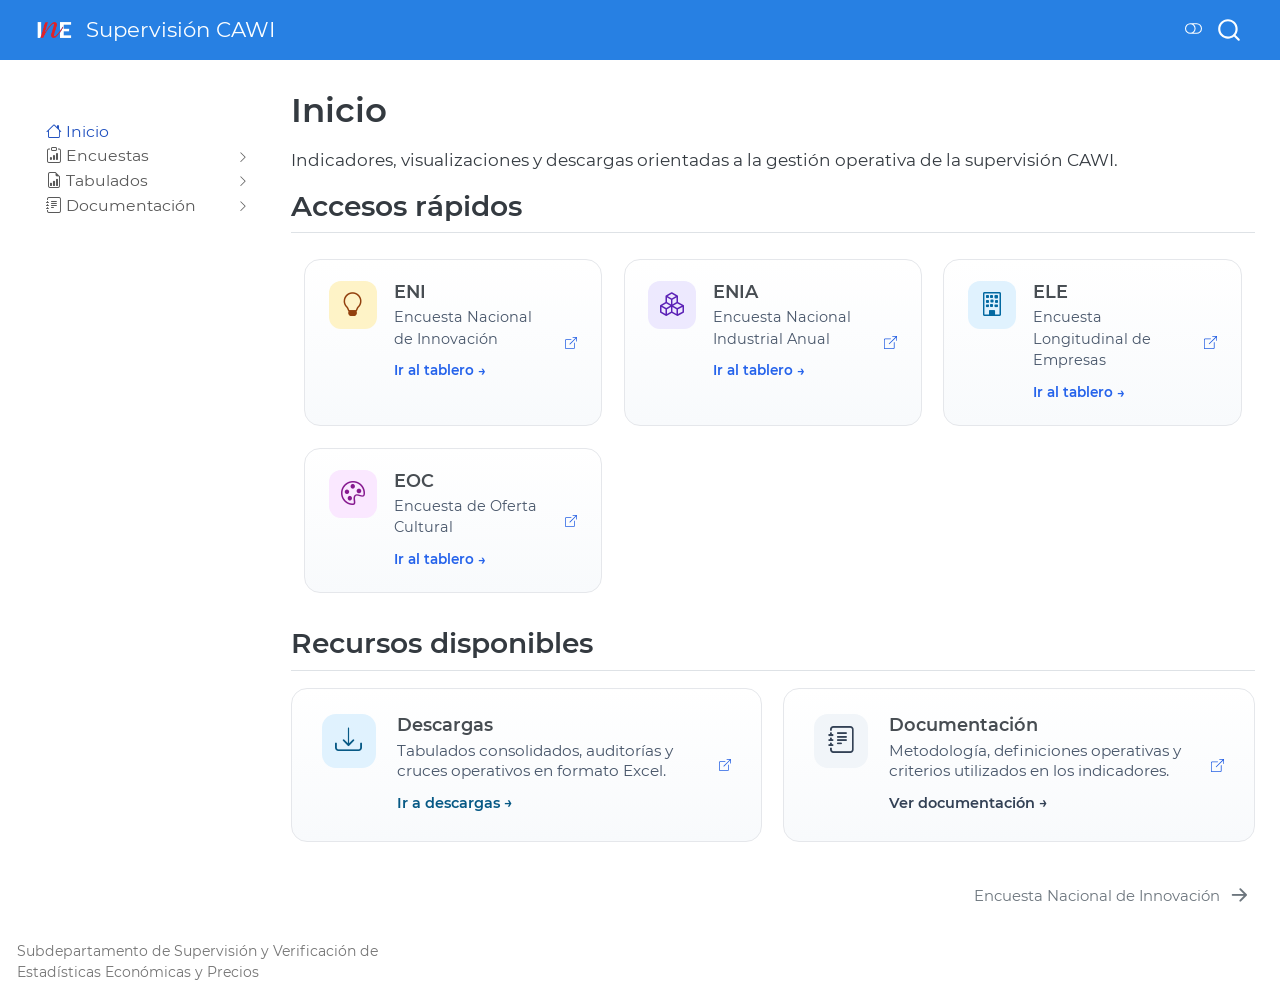
==== commit 1992242c: "render termino de version entregable" ====
--- a/docs/index.html
+++ b/docs/index.html
@@ -7,7 +7,7 @@
 <meta name="viewport" content="width=device-width, initial-scale=1.0, user-scalable=yes">
 
 
-<title>título pendiente – dashboard_SV</title>
+<title>Inicio – Supervisión CAWI</title>
 <style>
 code{white-space: pre-wrap;}
 span.smallcaps{font-variant: small-caps;}
@@ -87,7 +87,7 @@
     <img src="./assets/images/LOGO INE.png" alt="" class="navbar-logo">
     </a>
     <a class="navbar-brand" href="./index.html">
-    <span class="navbar-title">dashboard_SV</span>
+    <span class="navbar-title">Supervisión CAWI</span>
     </a>
   </div>
         <div class="quarto-navbar-tools tools-end">
@@ -217,7 +217,7 @@
 
 <header id="title-block-header" class="quarto-title-block default">
 <div class="quarto-title">
-<h1 class="title">título pendiente</h1>
+<h1 class="title">Inicio</h1>
 </div>
 
 
@@ -234,12 +234,11 @@
 </header>
 
 
-<section id="subtitulo-pendiente" class="level2 hero">
-<h2 class="anchored" data-anchor-id="subtitulo-pendiente">Subtitulo pendiente</h2>
+<div class="hero">
 <p class="hero-lead">
 Indicadores, visualizaciones y descargas orientadas a la gestión operativa de la supervisión CAWI.
 </p>
-</section>
+</div>
 <section id="accesos-rápidos" class="level2">
 <h2 class="anchored" data-anchor-id="accesos-rápidos">Accesos rápidos</h2>
 <div class="container-fluid quick-access">
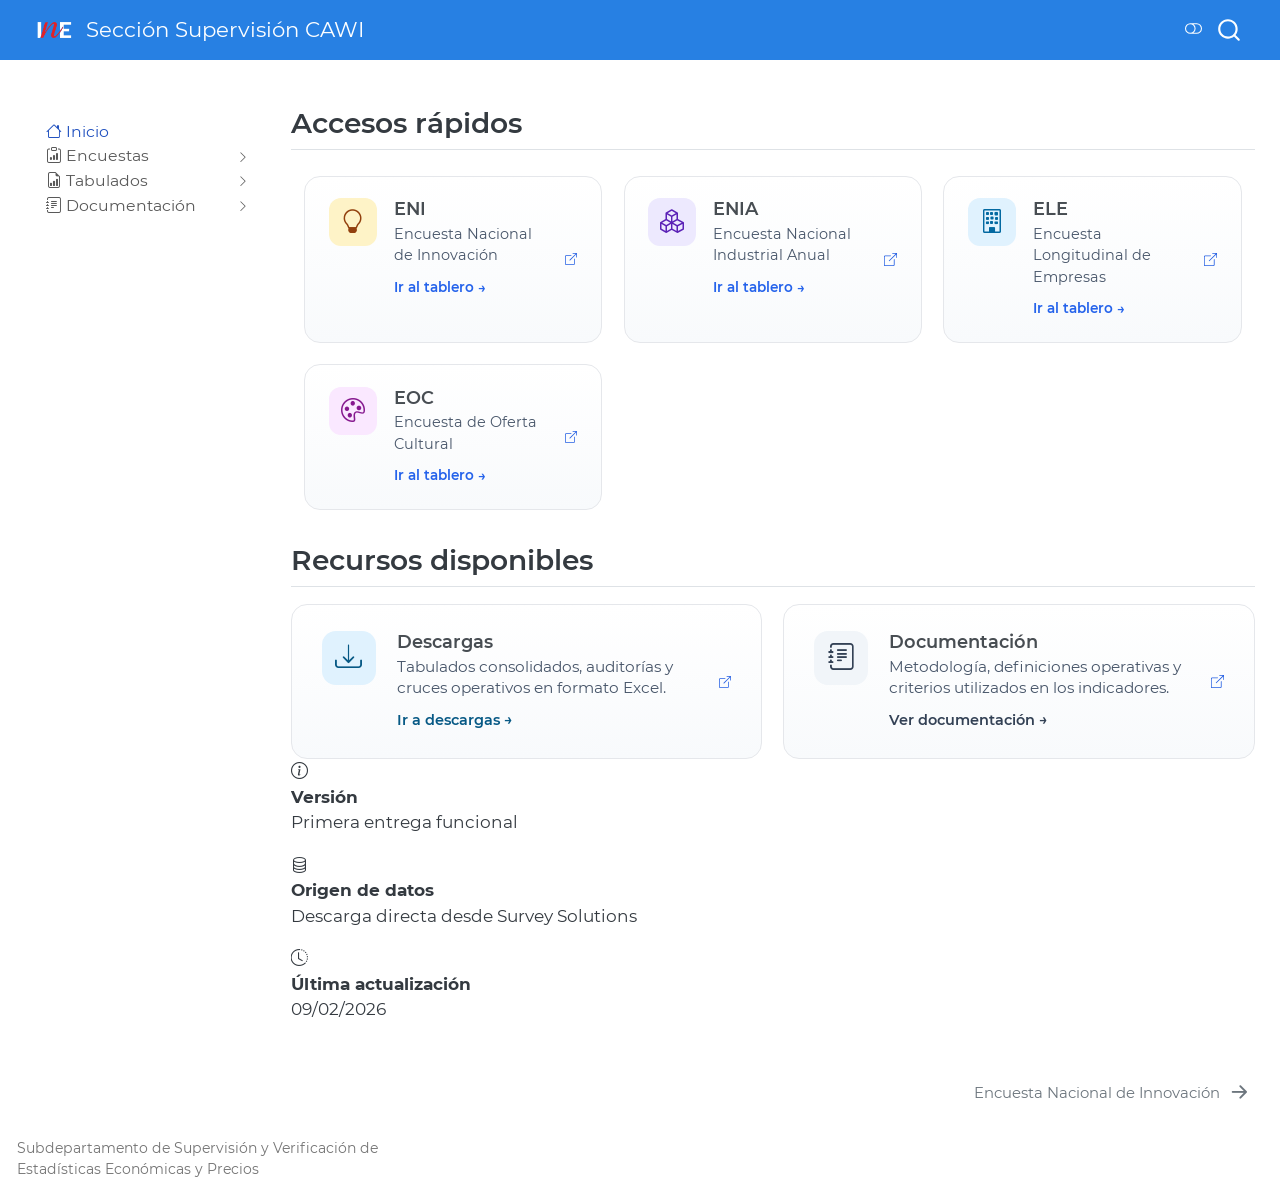
==== commit 108838f0: "render termino de version entregable" ====
--- a/docs/index.html
+++ b/docs/index.html
@@ -7,7 +7,7 @@
 <meta name="viewport" content="width=device-width, initial-scale=1.0, user-scalable=yes">
 
 
-<title>Inicio – Supervisión CAWI</title>
+<title>Sección Supervisión CAWI</title>
 <style>
 code{white-space: pre-wrap;}
 span.smallcaps{font-variant: small-caps;}
@@ -87,7 +87,7 @@
     <img src="./assets/images/LOGO INE.png" alt="" class="navbar-logo">
     </a>
     <a class="navbar-brand" href="./index.html">
-    <span class="navbar-title">Supervisión CAWI</span>
+    <span class="navbar-title">Sección Supervisión CAWI</span>
     </a>
   </div>
         <div class="quarto-navbar-tools tools-end">
@@ -213,32 +213,11 @@
 <!-- margin-sidebar -->
     
 <!-- main -->
-<main class="content column-page-right" id="quarto-document-content">
-
-<header id="title-block-header" class="quarto-title-block default">
-<div class="quarto-title">
-<h1 class="title">Inicio</h1>
-</div>
-
-
-
-<div class="quarto-title-meta column-page-right">
-
-    
-  
-    
-  </div>
-  
-
-
-</header>
-
-
-<div class="hero">
-<p class="hero-lead">
-Indicadores, visualizaciones y descargas orientadas a la gestión operativa de la supervisión CAWI.
-</p>
-</div>
+<main class="content column-page-right" id="quarto-document-content"><header id="title-block-header" class="quarto-title-block"></header>
+
+
+
+
 <section id="accesos-rápidos" class="level2">
 <h2 class="anchored" data-anchor-id="accesos-rápidos">Accesos rápidos</h2>
 <div class="container-fluid quick-access">
@@ -335,6 +314,33 @@
     </div>
   </a>
 
+</div>
+<div class="cell">
+<div class="cell-output-display">
+<div class="status-grid">
+<div class="status-card">
+<i class="bi bi-info-circle"></i>
+<div>
+<strong>Versión</strong>
+<p>Primera entrega funcional</p>
+</div>
+</div>
+<div class="status-card">
+<i class="bi bi-database"></i>
+<div>
+<strong>Origen de datos</strong>
+<p>Descarga directa desde Survey Solutions</p>
+</div>
+</div>
+<div class="status-card">
+<i class="bi bi-clock-history"></i>
+<div>
+<strong>Última actualización</strong>
+<p class="status-date">09/02/2026</p>
+</div>
+</div>
+</div>
+</div>
 </div>
 
 
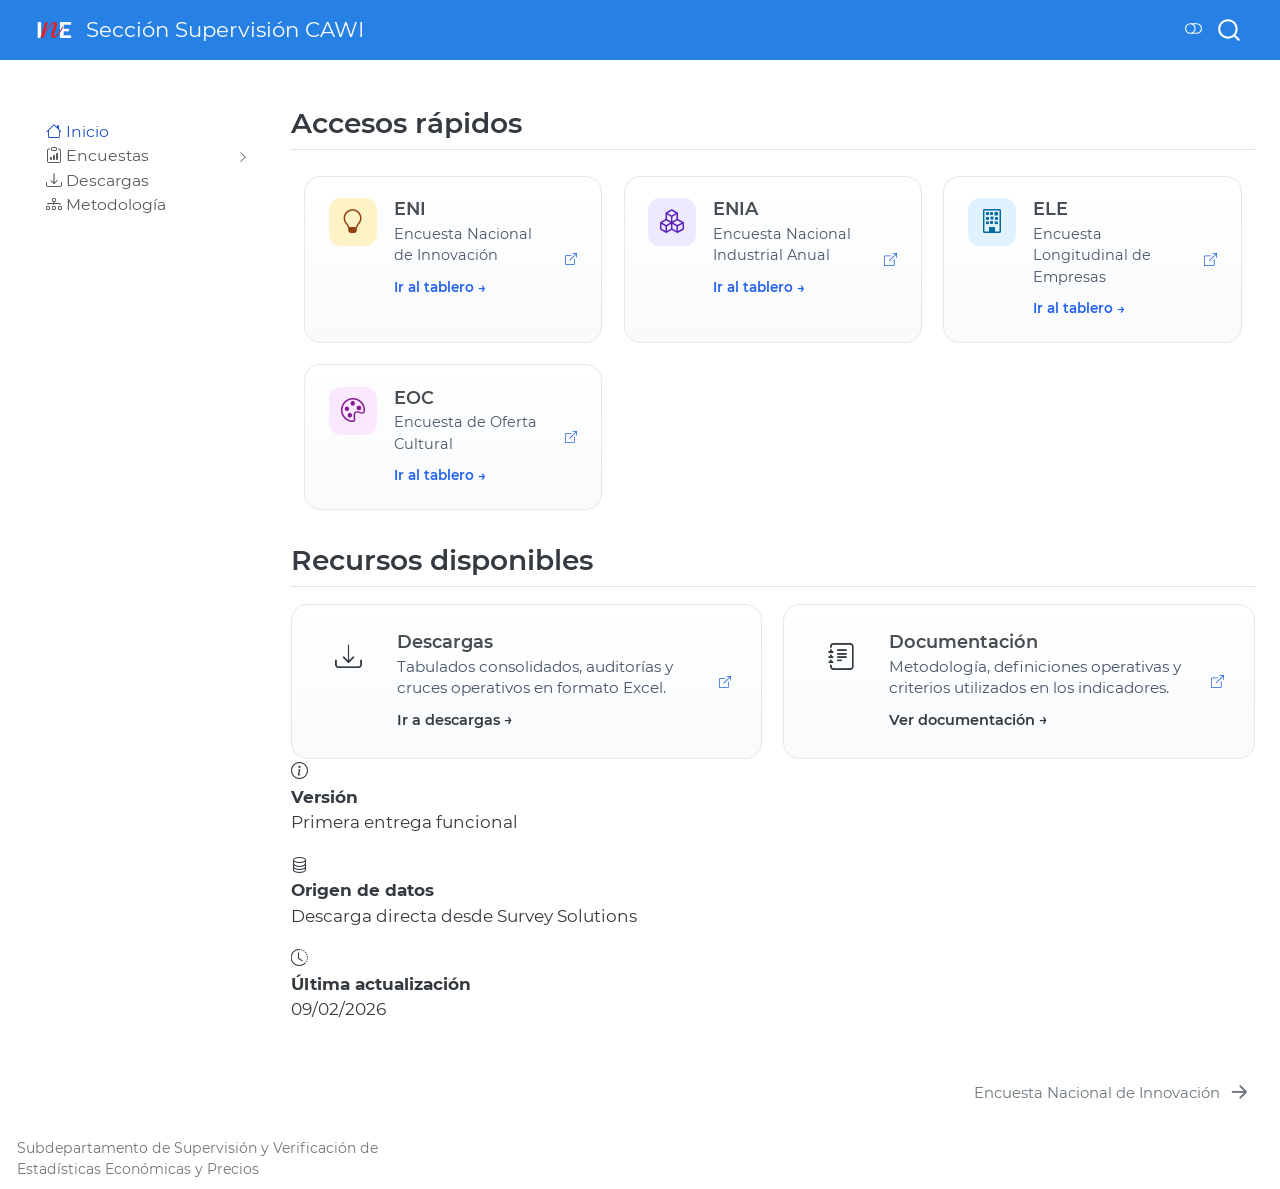
==== commit 8d759e7a: "render termino de version entregable" ====
--- a/docs/index.html
+++ b/docs/index.html
@@ -168,44 +168,20 @@
 </li>
       </ul>
   </li>
-        <li class="sidebar-item sidebar-item-section">
-      <div class="sidebar-item-container"> 
-            <a class="sidebar-item-text sidebar-link text-start collapsed" data-bs-toggle="collapse" data-bs-target="#quarto-sidebar-section-2" role="navigation" aria-expanded="false"><i class="bi bi-file-earmark-bar-graph" role="img">
-</i> 
- <span class="menu-text">Tabulados</span></a>
-          <a class="sidebar-item-toggle text-start collapsed" data-bs-toggle="collapse" data-bs-target="#quarto-sidebar-section-2" role="navigation" aria-expanded="false" aria-label="Toggle section">
-            <i class="bi bi-chevron-right ms-2"></i>
-          </a> 
-      </div>
-      <ul id="quarto-sidebar-section-2" class="collapse list-unstyled sidebar-section depth1 ">  
-          <li class="sidebar-item">
+        <li class="sidebar-item">
   <div class="sidebar-item-container"> 
   <a href="./descargas.html" class="sidebar-item-text sidebar-link"><i class="bi bi-download" role="img">
 </i> 
  <span class="menu-text">Descargas</span></a>
   </div>
 </li>
-      </ul>
-  </li>
-        <li class="sidebar-item sidebar-item-section">
-      <div class="sidebar-item-container"> 
-            <a class="sidebar-item-text sidebar-link text-start collapsed" data-bs-toggle="collapse" data-bs-target="#quarto-sidebar-section-3" role="navigation" aria-expanded="false"><i class="bi bi-journal-text" role="img">
-</i> 
- <span class="menu-text">Documentación</span></a>
-          <a class="sidebar-item-toggle text-start collapsed" data-bs-toggle="collapse" data-bs-target="#quarto-sidebar-section-3" role="navigation" aria-expanded="false" aria-label="Toggle section">
-            <i class="bi bi-chevron-right ms-2"></i>
-          </a> 
-      </div>
-      <ul id="quarto-sidebar-section-3" class="collapse list-unstyled sidebar-section depth1 ">  
-          <li class="sidebar-item">
+        <li class="sidebar-item">
   <div class="sidebar-item-container"> 
   <a href="./metodologia.html" class="sidebar-item-text sidebar-link"><i class="bi bi-diagram-3" role="img">
 </i> 
  <span class="menu-text">Metodología</span></a>
   </div>
 </li>
-      </ul>
-  </li>
     </ul>
     </div>
 </nav>
--- a/docs/styles.css
+++ b/docs/styles.css
@@ -217,42 +217,42 @@
    Acciones (SOLO dentro de stat-block)
    ========================================================= */
 
-.stat-block .stat-actions {
-  display: flex;
-  align-items: center;
-  gap: 0.8rem;
-  margin-bottom: 0.8rem;
-}
-
-
-/* =========================================================
-   Botones de reportes (AISLADOS)
-   ========================================================= */
-
-.stat-block .stat-btn {
+.stat-actions > * {
+  all: unset;
+  box-sizing: border-box;
+
   display: inline-flex;
   align-items: center;
   justify-content: center;
+
+  height: 32px;
+  padding: 0 0.85rem;
+
+  font-family: inherit;
   font-size: 0.8rem;
-  padding: 0.4rem 0.75rem;
+  font-weight: 500;
+  line-height: 1;
+  white-space: nowrap;
+
   border-radius: 6px;
   border: 1px solid #d1d5db;
-  background: #f9fafb;
+  background-color: #f9fafb;
   color: #1f2937;
+
   cursor: pointer;
   text-decoration: none;
-  line-height: 1;
-}
-
-.stat-block .stat-btn-download {
-  background: #2563eb;
-  border-color: #2563eb;
-  color: #ffffff;
-}
-
-.stat-block .stat-btn-download:hover {
-  background: #1d4ed8;
-}
+
+  outline: none;
+  box-shadow: none;
+  appearance: none;
+  -webkit-appearance: none;
+}
+
+/* Hover base */
+.stat-actions > *:hover {
+  background-color: #f3f4f6;
+}
+
 
 
 /* =========================================================
@@ -438,26 +438,4 @@
   font-weight: 600;
 }
 
-/* =========================================================
-   Colores INE (aproximación institucional)
-   ========================================================= */
-
-/* Descargas – Azul INE */
-.resource-downloads .resource-icon {
-  background: #e0f2fe;
-  color: #075985;
-}
-
-.resource-downloads .resource-link {
-  color: #075985;
-}
-
-/* Documentación – Gris técnico */
-.resource-docs .resource-icon {
-  background: #f1f5f9;
-  color: #334155;
-}
-
-.resource-docs .resource-link {
-  color: #334155;
-}+
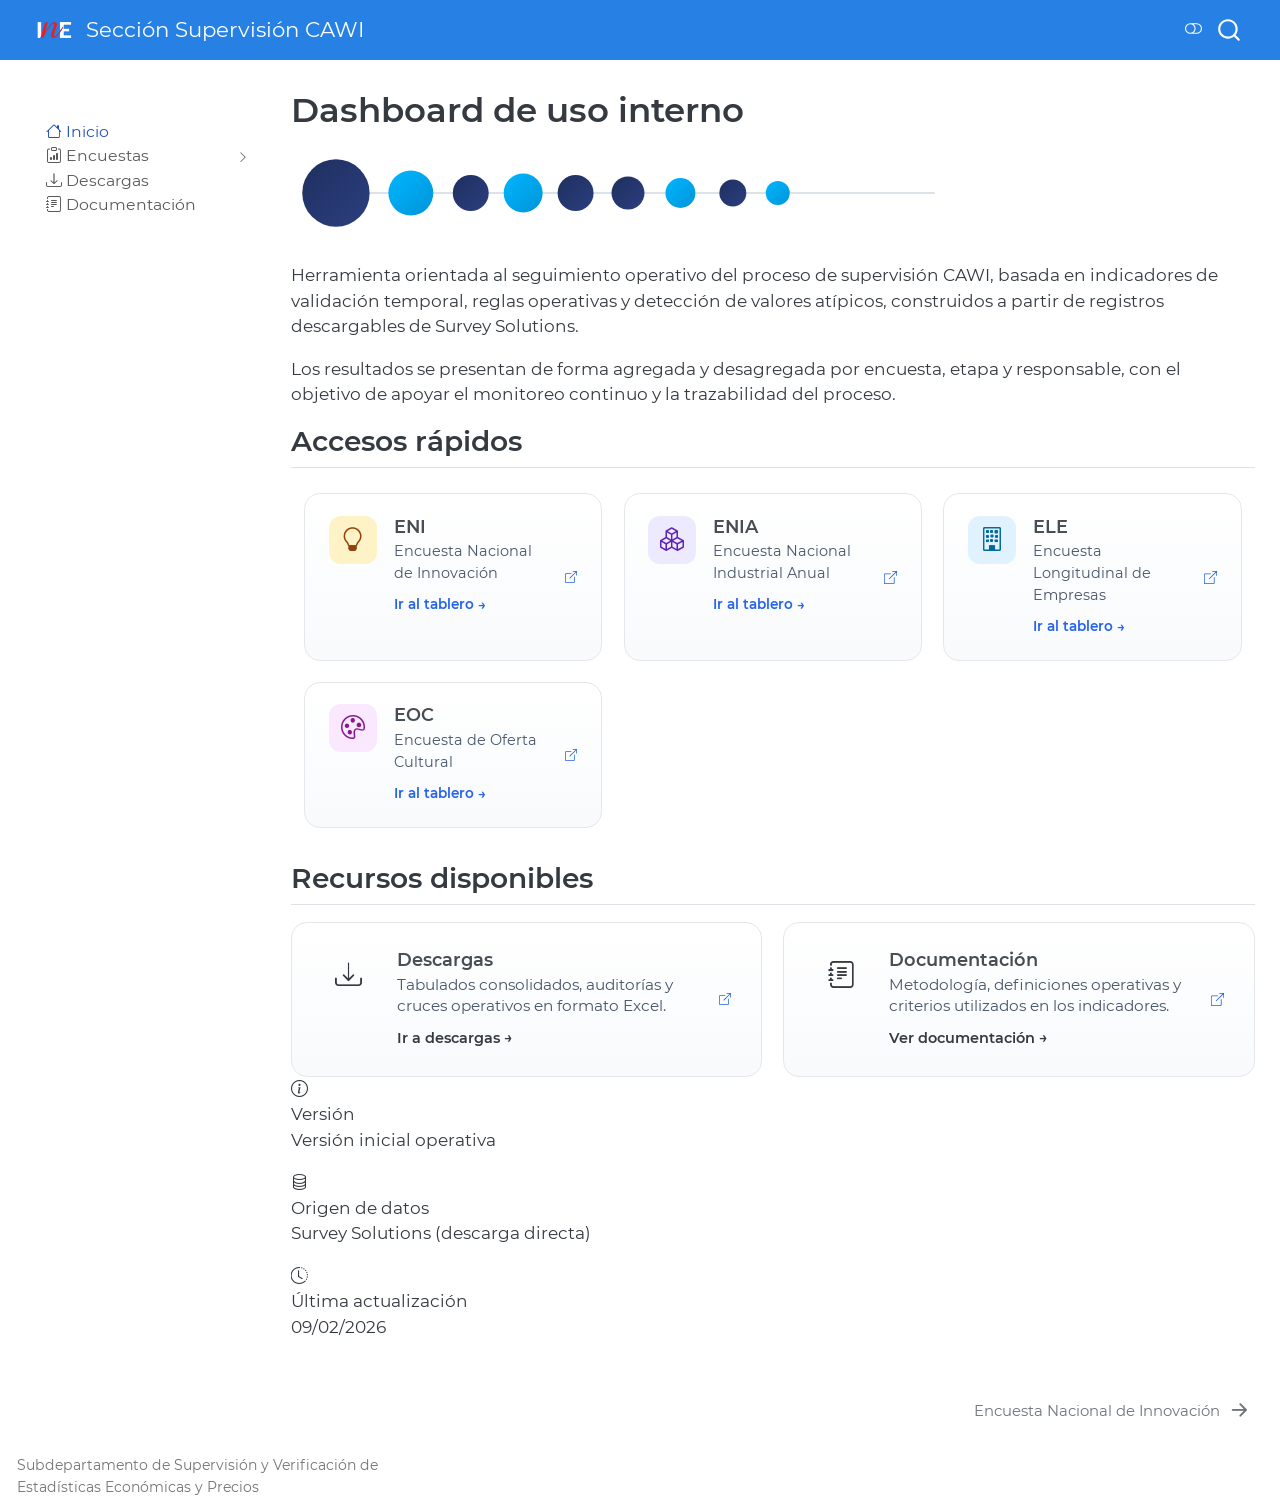
==== commit 06901935: "render termino de version entregable" ====
--- a/docs/index.html
+++ b/docs/index.html
@@ -7,7 +7,7 @@
 <meta name="viewport" content="width=device-width, initial-scale=1.0, user-scalable=yes">
 
 
-<title>Sección Supervisión CAWI</title>
+<title>Dashboard de uso interno – Sección Supervisión CAWI</title>
 <style>
 code{white-space: pre-wrap;}
 span.smallcaps{font-variant: small-caps;}
@@ -177,9 +177,9 @@
 </li>
         <li class="sidebar-item">
   <div class="sidebar-item-container"> 
-  <a href="./metodologia.html" class="sidebar-item-text sidebar-link"><i class="bi bi-diagram-3" role="img">
+  <a href="./metodologia.html" class="sidebar-item-text sidebar-link"><i class="bi bi-bi bi-journal-text" role="img">
 </i> 
- <span class="menu-text">Metodología</span></a>
+ <span class="menu-text">Documentación</span></a>
   </div>
 </li>
     </ul>
@@ -189,11 +189,30 @@
 <!-- margin-sidebar -->
     
 <!-- main -->
-<main class="content column-page-right" id="quarto-document-content"><header id="title-block-header" class="quarto-title-block"></header>
-
-
-
-
+<main class="content column-page-right" id="quarto-document-content">
+
+<header id="title-block-header" class="quarto-title-block default">
+<div class="quarto-title">
+<h1 class="title">Dashboard de uso interno</h1>
+</div>
+
+
+
+<div class="quarto-title-meta column-page-right">
+
+    
+  
+    
+  </div>
+  
+
+
+</header>
+
+
+<p><img src="assets/images/descarga.svg" class="img-fluid index-hero"></p>
+<p>Herramienta orientada al seguimiento operativo del proceso de supervisión CAWI, basada en indicadores de validación temporal, reglas operativas y detección de valores atípicos, construidos a partir de registros descargables de Survey Solutions.</p>
+<p>Los resultados se presentan de forma agregada y desagregada por encuesta, etapa y responsable, con el objetivo de apoyar el monitoreo continuo y la trazabilidad del proceso.</p>
 <section id="accesos-rápidos" class="level2">
 <h2 class="anchored" data-anchor-id="accesos-rápidos">Accesos rápidos</h2>
 <div class="container-fluid quick-access">
@@ -295,24 +314,24 @@
 <div class="cell-output-display">
 <div class="status-grid">
 <div class="status-card">
-<i class="bi bi-info-circle"></i>
-<div>
-<strong>Versión</strong>
-<p>Primera entrega funcional</p>
+<i class="bi bi-info-circle status-icon"></i>
+<div class="status-content">
+<span class="status-label">Versión</span>
+<p class="status-value">Versión inicial operativa</p>
 </div>
 </div>
 <div class="status-card">
-<i class="bi bi-database"></i>
-<div>
-<strong>Origen de datos</strong>
-<p>Descarga directa desde Survey Solutions</p>
+<i class="bi bi-database status-icon"></i>
+<div class="status-content">
+<span class="status-label">Origen de datos</span>
+<p class="status-value">Survey Solutions (descarga directa)</p>
 </div>
 </div>
 <div class="status-card">
-<i class="bi bi-clock-history"></i>
-<div>
-<strong>Última actualización</strong>
-<p class="status-date">09/02/2026</p>
+<i class="bi bi-clock-history status-icon"></i>
+<div class="status-content">
+<span class="status-label">Última actualización</span>
+<p class="status-value status-date">09/02/2026</p>
 </div>
 </div>
 </div>
--- a/docs/styles.css
+++ b/docs/styles.css
@@ -438,4 +438,18 @@
   font-weight: 600;
 }
 
-
+.index-hero {
+  display: block;
+  width: 70%;
+  height: auto;
+  max-height: 120px;
+  margin: 1rem 0 1.5rem 0;
+}
+
+
+
+
+
+
+
+
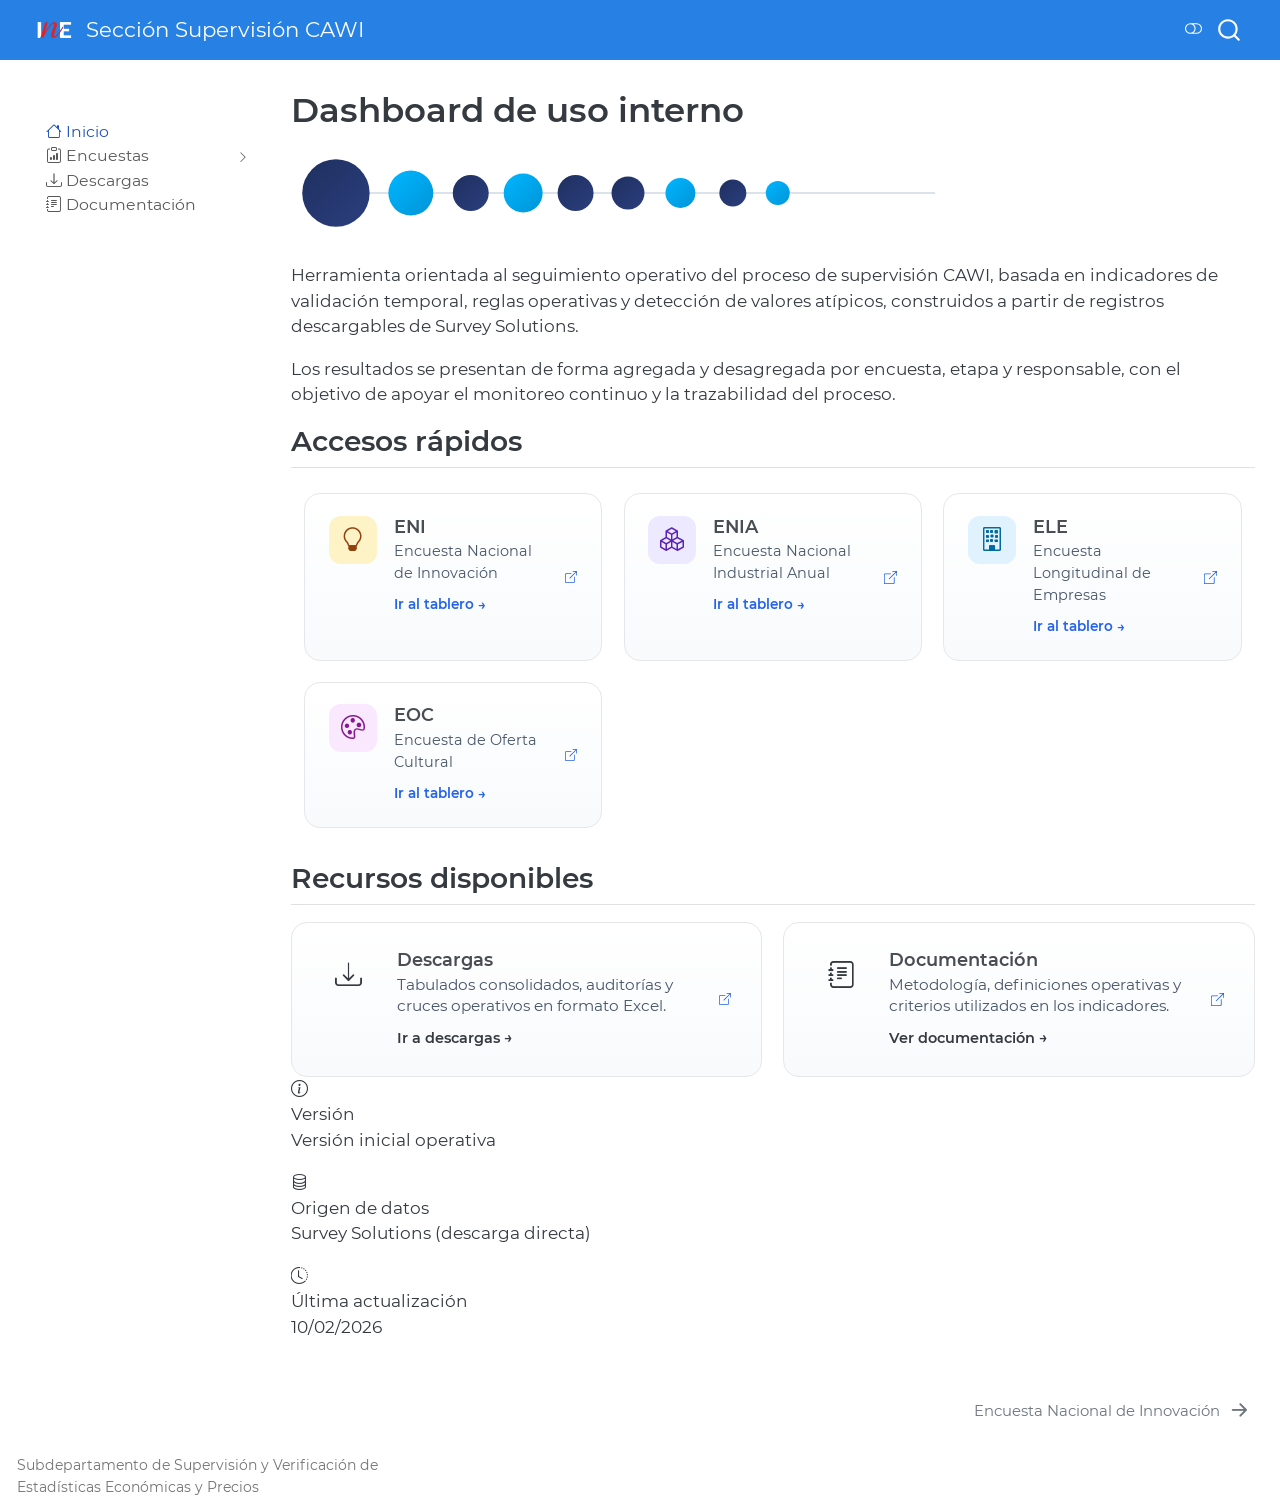
==== commit 8d818ae8: "actualización 10-02" ====
--- a/docs/index.html
+++ b/docs/index.html
@@ -331,7 +331,7 @@
 <i class="bi bi-clock-history status-icon"></i>
 <div class="status-content">
 <span class="status-label">Última actualización</span>
-<p class="status-value status-date">09/02/2026</p>
+<p class="status-value status-date">10/02/2026</p>
 </div>
 </div>
 </div>
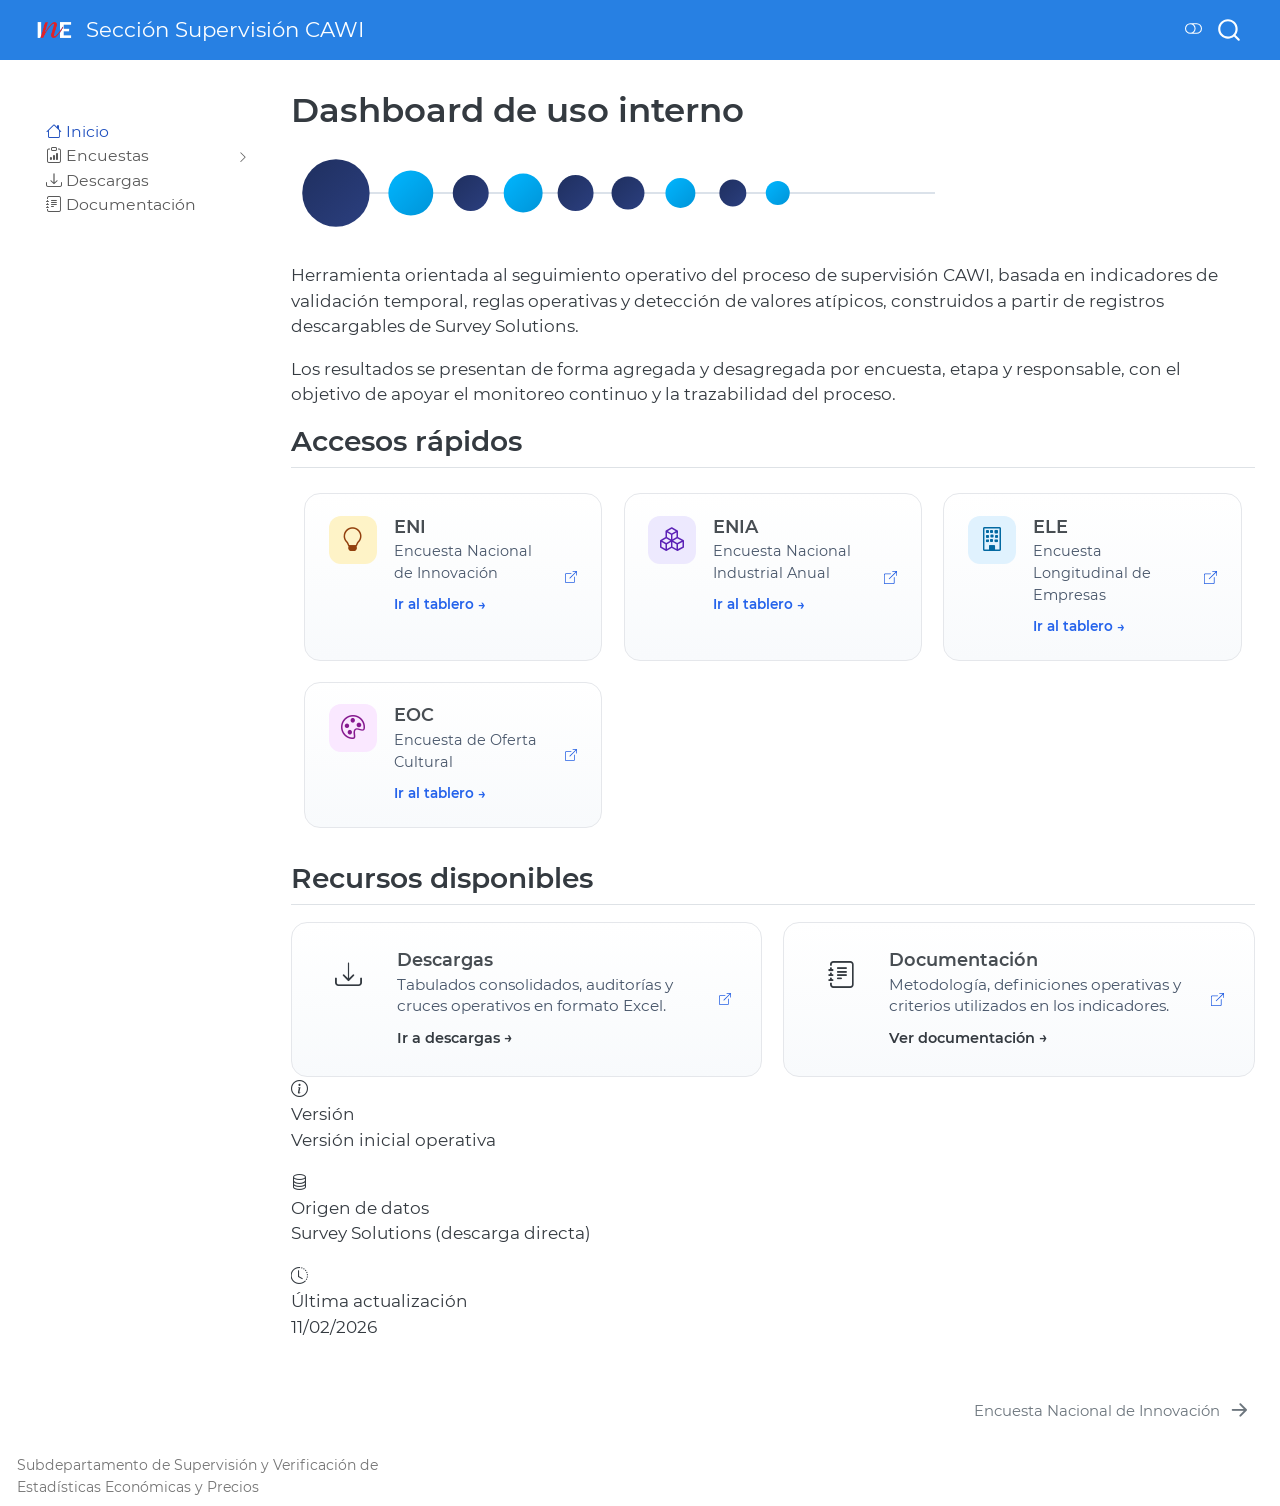
==== commit a0bf7a90: "actualizacion" ====
--- a/docs/index.html
+++ b/docs/index.html
@@ -1,5 +1,5 @@
 <!DOCTYPE html>
-<html xmlns="http://www.w3.org/1999/xhtml" lang="en" xml:lang="en"><head>
+<html xmlns="http://www.w3.org/1999/xhtml" lang="es" xml:lang="es"><head>
 
 <meta charset="utf-8">
 <meta name="generator" content="quarto-1.6.39">
@@ -56,17 +56,17 @@
   ],
   "show-item-context": false,
   "language": {
-    "search-no-results-text": "No results",
-    "search-matching-documents-text": "matching documents",
-    "search-copy-link-title": "Copy link to search",
-    "search-hide-matches-text": "Hide additional matches",
-    "search-more-match-text": "more match in this document",
-    "search-more-matches-text": "more matches in this document",
-    "search-clear-button-title": "Clear",
+    "search-no-results-text": "Sin resultados",
+    "search-matching-documents-text": "documentos encontrados",
+    "search-copy-link-title": "Copiar el enlace en la búsqueda",
+    "search-hide-matches-text": "Ocultar resultados adicionales",
+    "search-more-match-text": "resultado adicional en este documento",
+    "search-more-matches-text": "resultados adicionales en este documento",
+    "search-clear-button-title": "Borrar",
     "search-text-placeholder": "",
-    "search-detached-cancel-button-title": "Cancel",
-    "search-submit-button-title": "Submit",
-    "search-label": "Search"
+    "search-detached-cancel-button-title": "Cancelar",
+    "search-submit-button-title": "Enviar",
+    "search-label": "Buscar"
   }
 }</script>
 <style>html{ scroll-behavior: smooth; }</style>
@@ -91,20 +91,20 @@
     </a>
   </div>
         <div class="quarto-navbar-tools tools-end">
-  <a href="" class="quarto-color-scheme-toggle quarto-navigation-tool  px-1" onclick="window.quartoToggleColorScheme(); return false;" title="Toggle dark mode"><i class="bi"></i></a>
-</div>
-          <div id="quarto-search" class="" title="Search"></div>
+  <a href="" class="quarto-color-scheme-toggle quarto-navigation-tool  px-1" onclick="window.quartoToggleColorScheme(); return false;" title="Alternar modo oscuro"><i class="bi"></i></a>
+</div>
+          <div id="quarto-search" class="" title="Buscar"></div>
       </div> <!-- /container-fluid -->
     </nav>
   <nav class="quarto-secondary-nav">
     <div class="container-fluid d-flex">
-      <button type="button" class="quarto-btn-toggle btn" data-bs-toggle="collapse" role="button" data-bs-target=".quarto-sidebar-collapse-item" aria-controls="quarto-sidebar" aria-expanded="false" aria-label="Toggle sidebar navigation" onclick="if (window.quartoToggleHeadroom) { window.quartoToggleHeadroom(); }">
+      <button type="button" class="quarto-btn-toggle btn" data-bs-toggle="collapse" role="button" data-bs-target=".quarto-sidebar-collapse-item" aria-controls="quarto-sidebar" aria-expanded="false" aria-label="Alternar barra lateral" onclick="if (window.quartoToggleHeadroom) { window.quartoToggleHeadroom(); }">
         <i class="bi bi-layout-text-sidebar-reverse"></i>
       </button>
         <nav class="quarto-page-breadcrumbs" aria-label="breadcrumb"><ol class="breadcrumb"><li class="breadcrumb-item"><a href="./index.html">Inicio</a></li></ol></nav>
-        <a class="flex-grow-1" role="navigation" data-bs-toggle="collapse" data-bs-target=".quarto-sidebar-collapse-item" aria-controls="quarto-sidebar" aria-expanded="false" aria-label="Toggle sidebar navigation" onclick="if (window.quartoToggleHeadroom) { window.quartoToggleHeadroom(); }">      
+        <a class="flex-grow-1" role="navigation" data-bs-toggle="collapse" data-bs-target=".quarto-sidebar-collapse-item" aria-controls="quarto-sidebar" aria-expanded="false" aria-label="Alternar barra lateral" onclick="if (window.quartoToggleHeadroom) { window.quartoToggleHeadroom(); }">      
         </a>
-      <button type="button" class="btn quarto-search-button" aria-label="Search" onclick="window.quartoOpenSearch();">
+      <button type="button" class="btn quarto-search-button" aria-label="Buscar" onclick="window.quartoOpenSearch();">
         <i class="bi bi-search"></i>
       </button>
     </div>
@@ -116,7 +116,7 @@
   <nav id="quarto-sidebar" class="sidebar collapse collapse-horizontal quarto-sidebar-collapse-item sidebar-navigation floating overflow-auto">
         <div class="mt-2 flex-shrink-0 align-items-center">
         <div class="sidebar-search">
-        <div id="quarto-search" class="" title="Search"></div>
+        <div id="quarto-search" class="" title="Buscar"></div>
         </div>
         </div>
     <div class="sidebar-menu-container"> 
@@ -133,7 +133,7 @@
             <a class="sidebar-item-text sidebar-link text-start collapsed" data-bs-toggle="collapse" data-bs-target="#quarto-sidebar-section-1" role="navigation" aria-expanded="false"><i class="bi bi-clipboard-data" role="img">
 </i> 
  <span class="menu-text">Encuestas</span></a>
-          <a class="sidebar-item-toggle text-start collapsed" data-bs-toggle="collapse" data-bs-target="#quarto-sidebar-section-1" role="navigation" aria-expanded="false" aria-label="Toggle section">
+          <a class="sidebar-item-toggle text-start collapsed" data-bs-toggle="collapse" data-bs-target="#quarto-sidebar-section-1" role="navigation" aria-expanded="false" aria-label="Alternar sección">
             <i class="bi bi-chevron-right ms-2"></i>
           </a> 
       </div>
@@ -331,7 +331,7 @@
 <i class="bi bi-clock-history status-icon"></i>
 <div class="status-content">
 <span class="status-label">Última actualización</span>
-<p class="status-value status-date">10/02/2026</p>
+<p class="status-value status-date">11/02/2026</p>
 </div>
 </div>
 </div>
